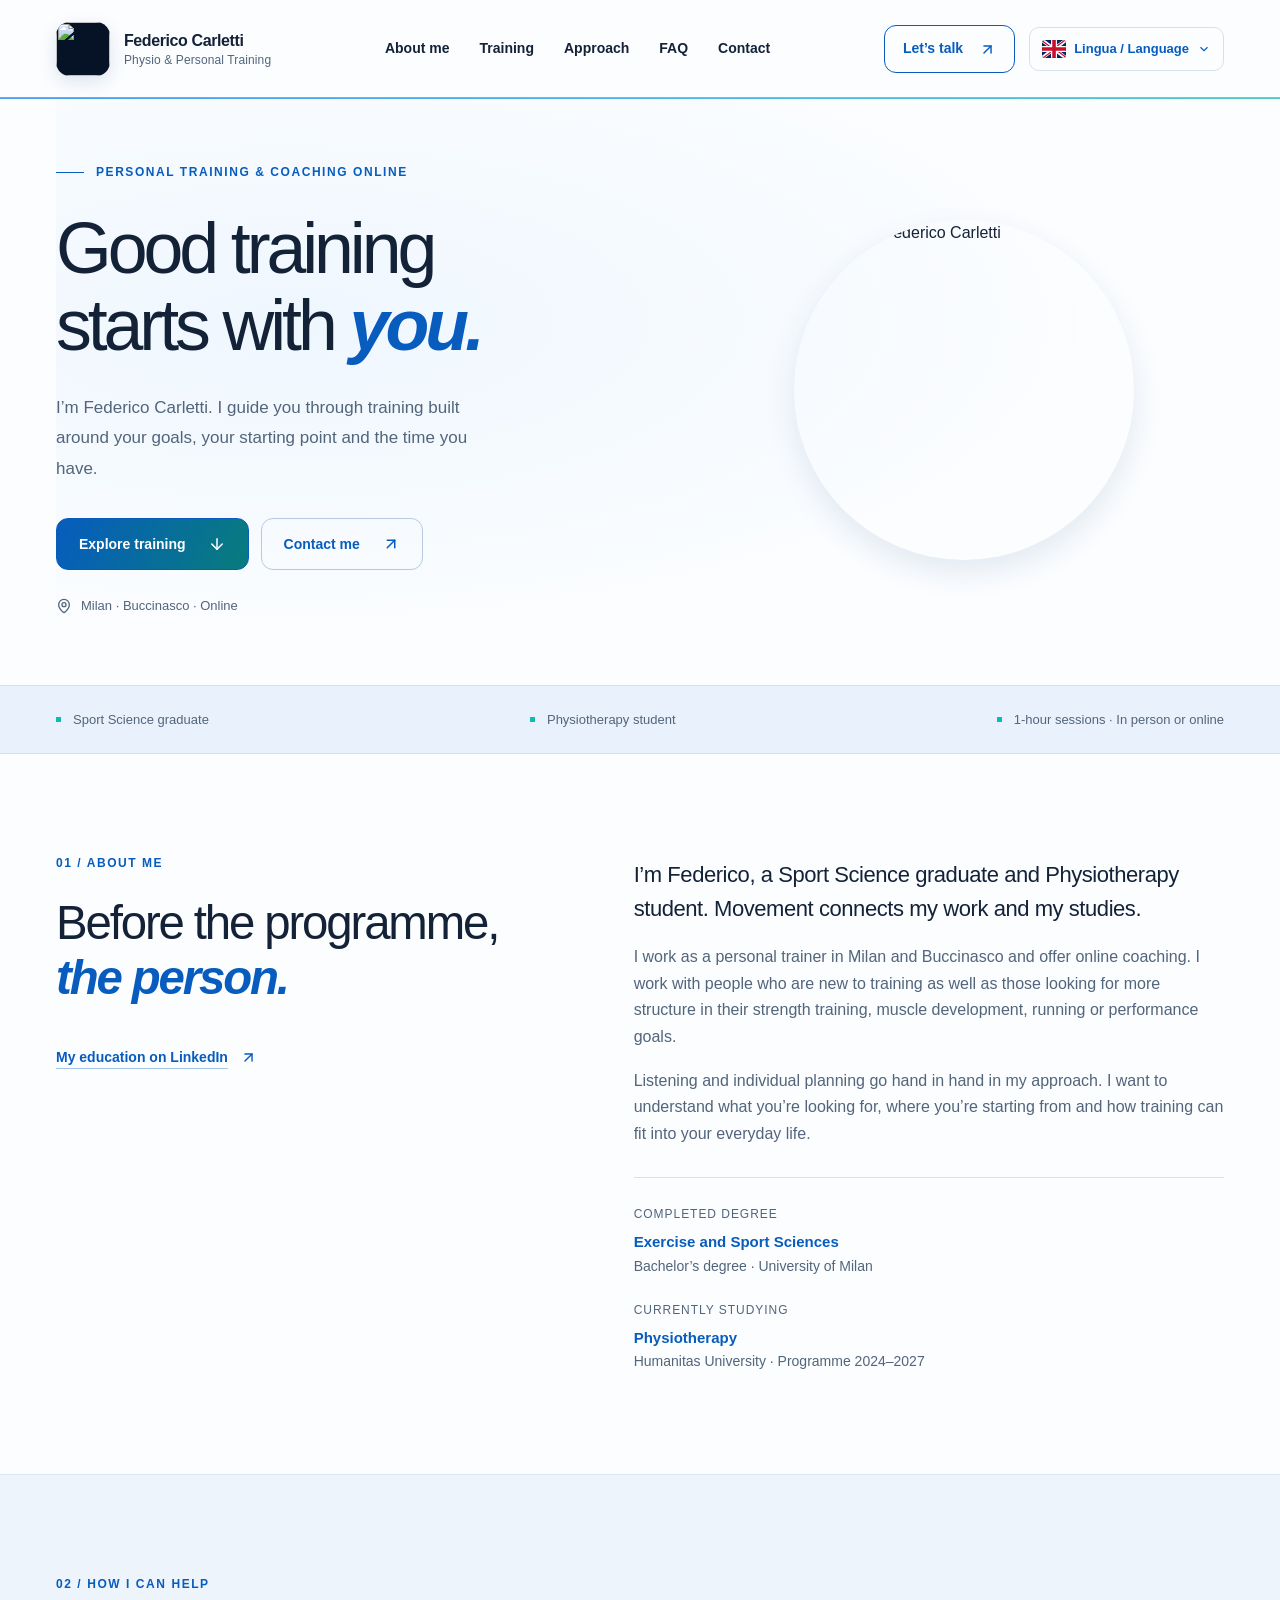
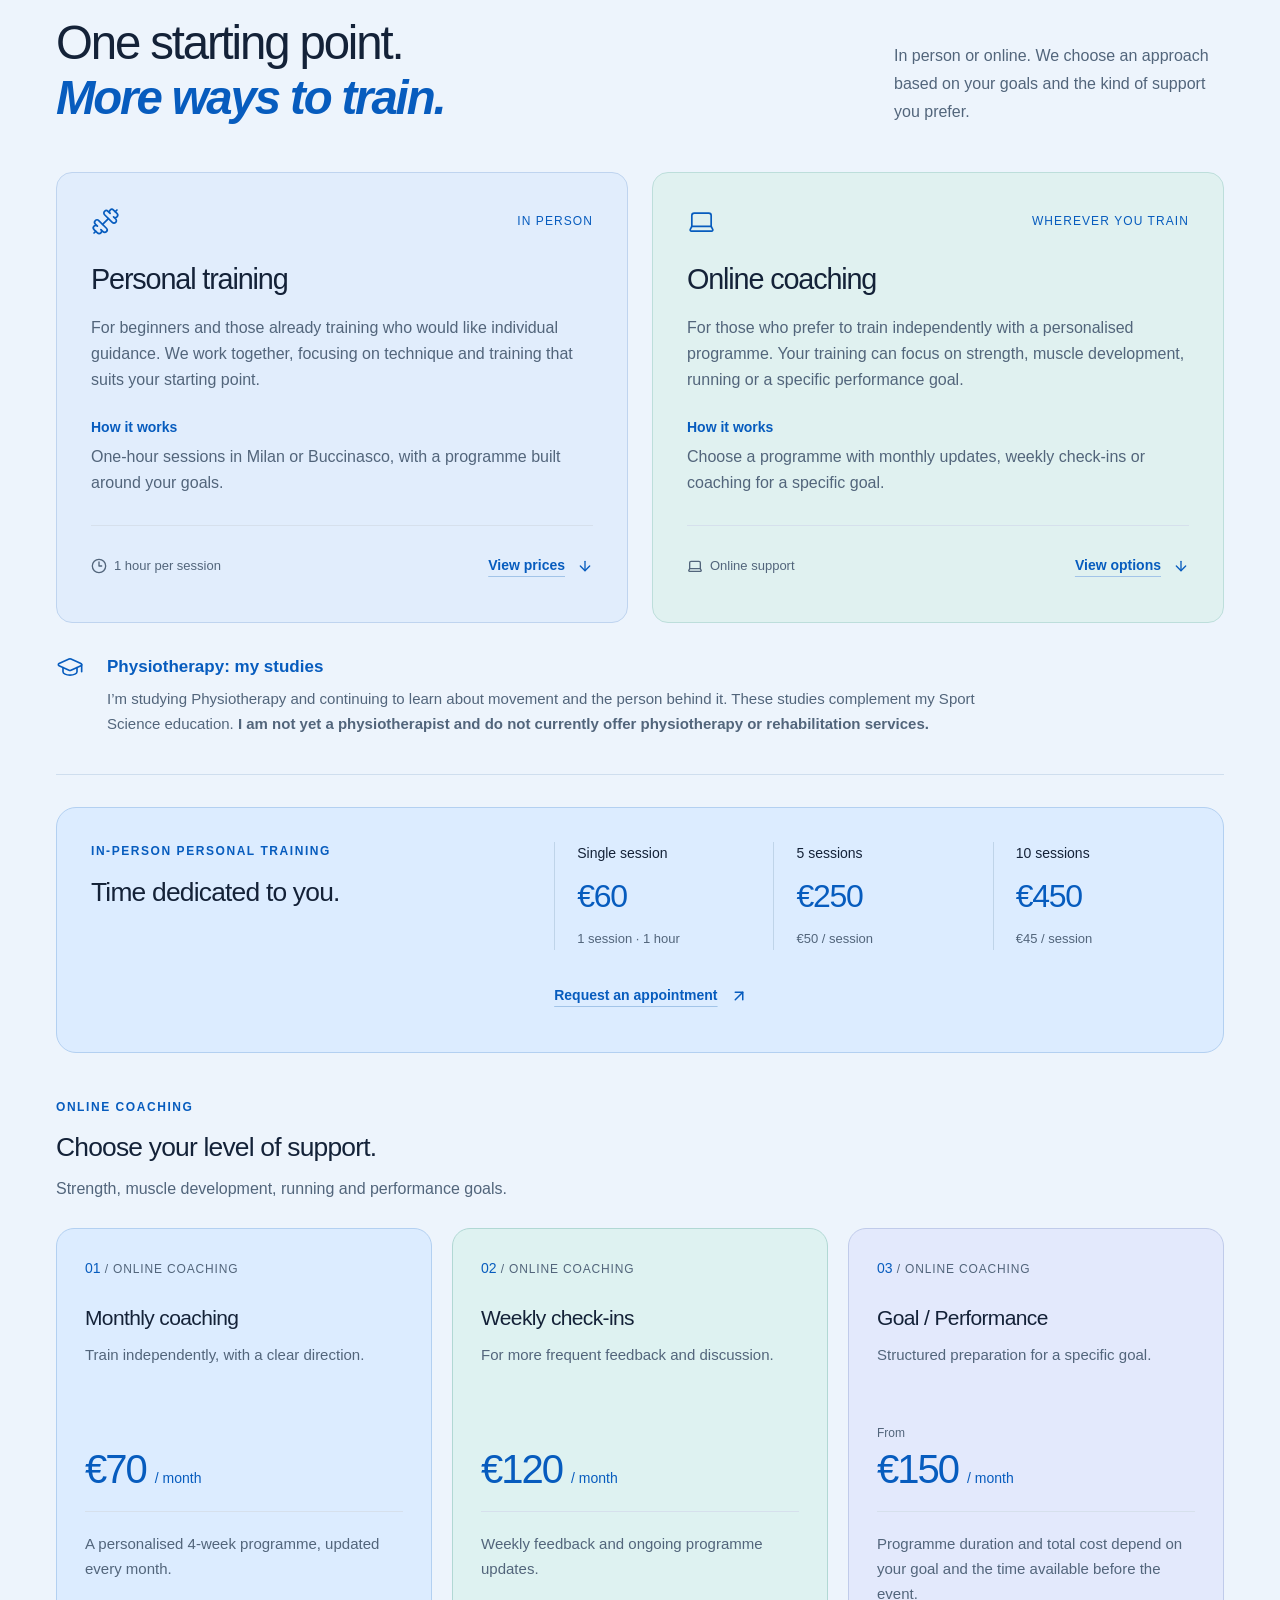
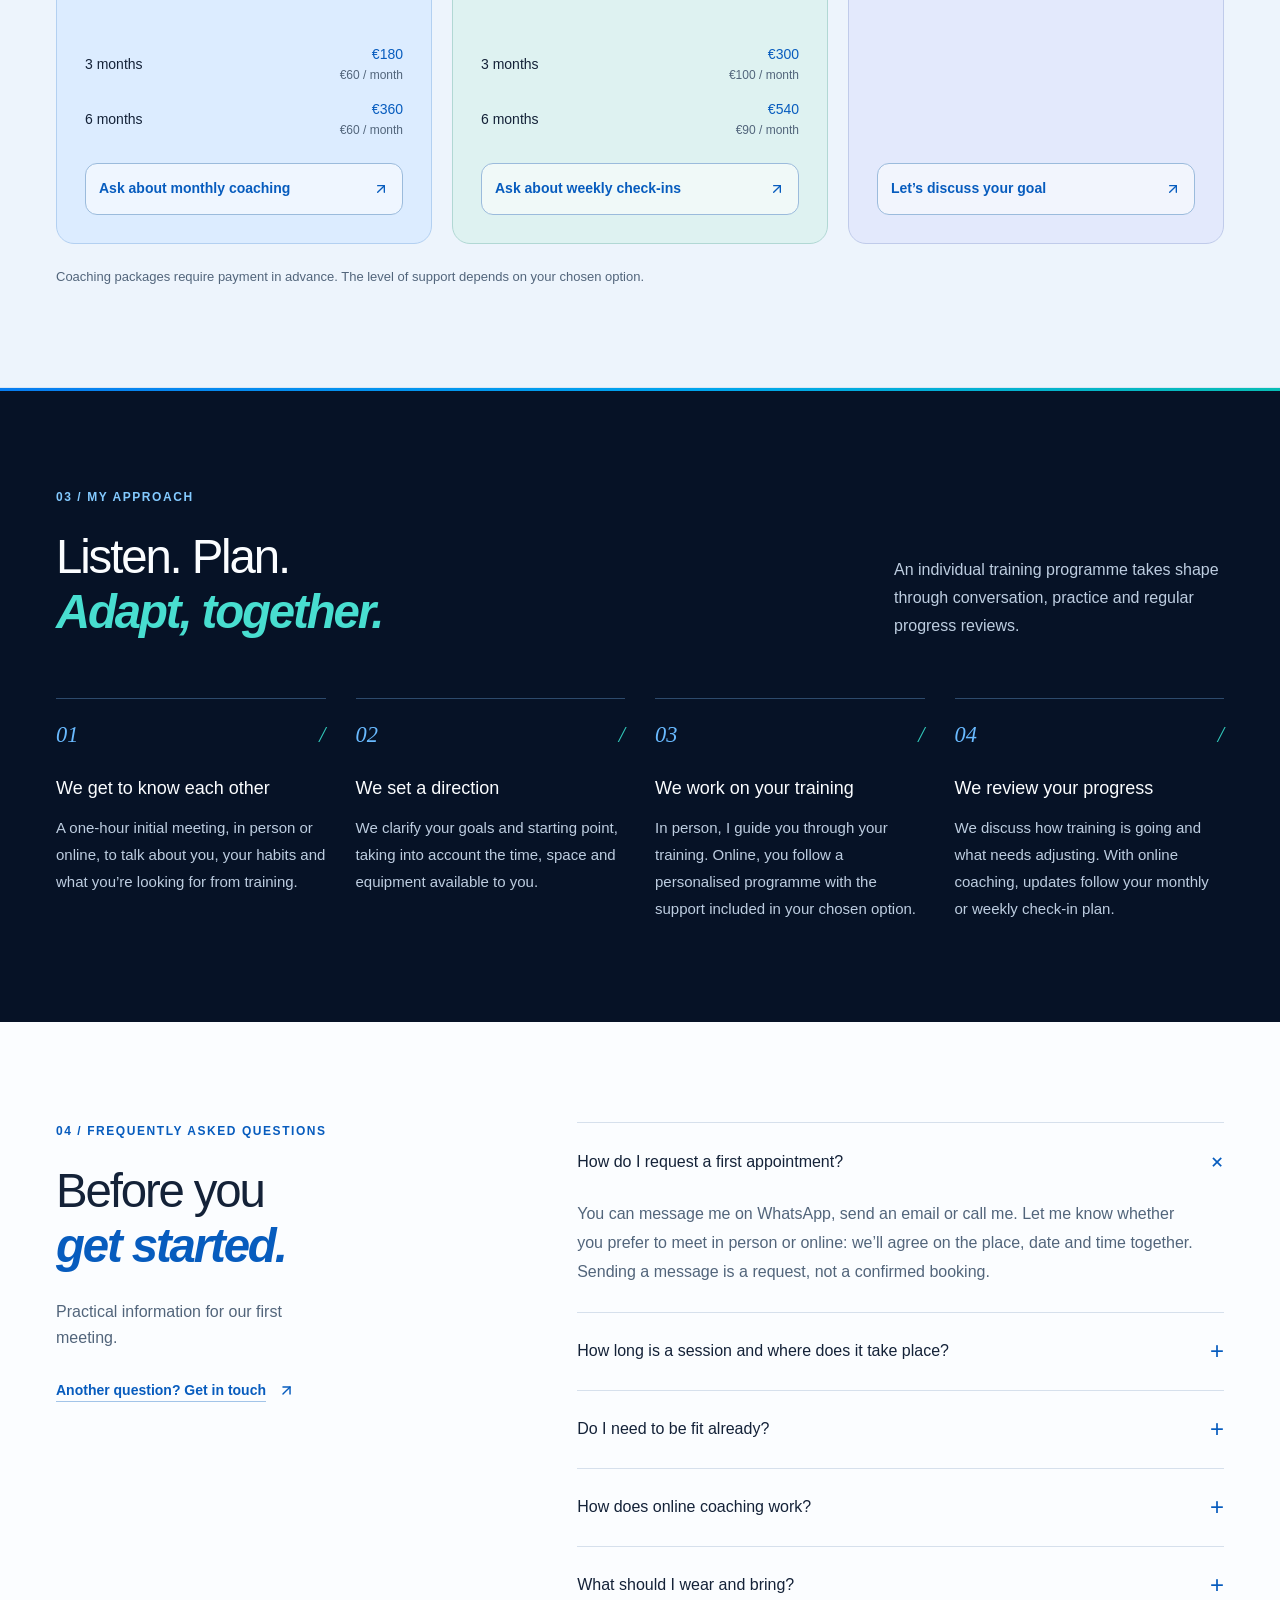
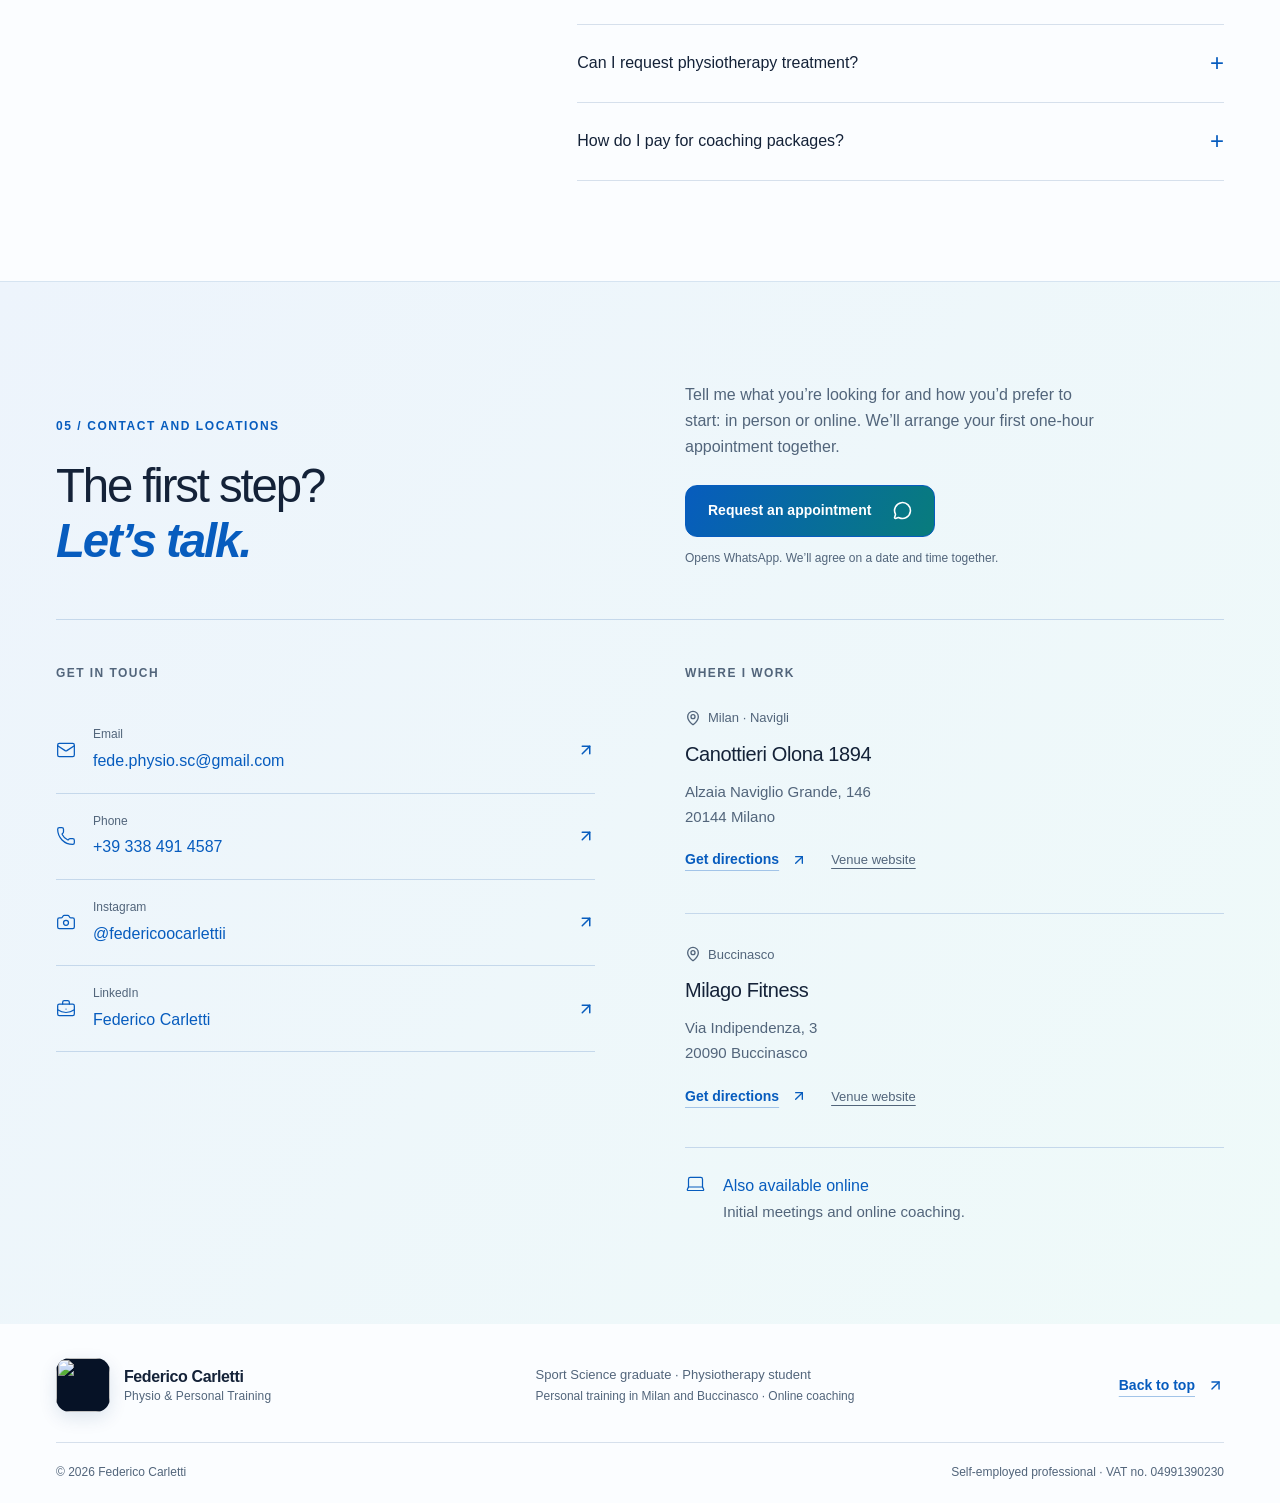
==== en.html @ 7c367571 "Aggiungi bandiere al menu delle lingue" ====
<!doctype html>
<html lang="en">
<head>
<meta charset="utf-8">
<meta name="viewport" content="width=device-width, initial-scale=1">
<title>Federico Carletti | Personal Trainer in Milan &amp; Buccinasco</title>
<meta name="description" content="Personal training in Milan and Buccinasco and online coaching for strength, muscle development, running and performance. Federico Carletti, Sport Science graduate and Physiotherapy student. Request an appointment.">
<meta name="theme-color" content="#061226">
<link rel="canonical" href="https://recarlov.github.io/federico-carletti/en.html">
<link rel="alternate" hreflang="it" href="https://recarlov.github.io/federico-carletti/">
<link rel="alternate" hreflang="en" href="https://recarlov.github.io/federico-carletti/en.html">
<link rel="alternate" hreflang="x-default" href="https://recarlov.github.io/federico-carletti/">
<meta property="og:title" content="Federico Carletti | Personal Trainer in Milan &amp; Buccinasco">
<meta property="og:description" content="Personal training in Milan and Buccinasco and online coaching for strength, muscle development, running and performance. Federico Carletti, Sport Science graduate and Physiotherapy student. Request an appointment.">
<meta property="og:type" content="website">
<meta property="og:locale" content="en_GB">
<meta property="og:site_name" content="Federico Carletti — Physio &amp; Personal Training">
<meta property="og:url" content="https://recarlov.github.io/federico-carletti/en.html">
<meta property="og:image" content="https://recarlov.github.io/federico-carletti/federico-carletti-logo.png">
<meta property="og:image:alt" content="Federico Carletti logo, FC in blue and turquoise">
<meta name="twitter:image" content="https://recarlov.github.io/federico-carletti/federico-carletti-logo.png">
<meta name="twitter:card" content="summary">
<meta name="twitter:title" content="Federico Carletti | Personal Trainer in Milan &amp; Buccinasco">
<meta name="twitter:description" content="Personal training in Milan and Buccinasco and online coaching for strength, muscle development, running and performance. Federico Carletti, Sport Science graduate and Physiotherapy student. Request an appointment.">
<link rel="icon" href="./favicon.svg?v=20260907-brand" type="image/svg+xml">
<link rel="apple-touch-icon" href="./apple-touch-icon.png">
<link rel="stylesheet" href="./styles.css?v=20260914-language-flags">
<script src="./navigation.js?v=20260909-language-click-fix" defer></script>
</head>
<body><a class="skip-link" href="#contenuto">Skip to content</a>
<header class="site-header">
<div class="container header-inner"><a class="brand" href="#inizio" aria-label="Federico Carletti, back to top"><img class="brand-mark" src="./federico-carletti-logo.png" alt="" width="54" height="54"><span class="brand-name">Federico Carletti<span>Physio &amp; Personal Training</span></span></a>
<nav aria-label="Main navigation" class="main-nav"><a href="#chi-sono">About me</a><a href="#percorsi">Training</a><a href="#approccio">Approach</a><a href="#domande">FAQ</a><a href="#contatti">Contact</a></nav>
<div class="header-actions">
<a href="#contatti" class="header-contact">Let’s talk <svg xmlns="http://www.w3.org/2000/svg" width="17" height="17" viewBox="0 0 24 24" fill="none" stroke="currentColor" stroke-width="2" stroke-linecap="round" stroke-linejoin="round" class="lucide lucide-arrow-up-right" aria-hidden="true"><path d="M7 7h10v10"></path><path d="M7 17 17 7"></path></svg></a>
<details class="language-switcher">
<summary aria-label="Lingua / Language: English"><img class="language-flag" src="./assets/flags/gb.svg" alt="" aria-hidden="true" width="24" height="18"><span class="language-label"><span lang="it">Lingua</span> / Language</span><span class="language-code" aria-hidden="true">EN</span><svg class="language-chevron" xmlns="http://www.w3.org/2000/svg" width="14" height="14" viewBox="0 0 24 24" fill="none" stroke="currentColor" stroke-width="2" aria-hidden="true"><path d="m6 9 6 6 6-6"></path></svg></summary>
<nav class="language-options" aria-label="Choose a language">
<a href="./index.html" lang="it" hreflang="it"><img class="language-flag" src="./assets/flags/it.svg" alt="" aria-hidden="true" width="24" height="18"><span>Italiano</span></a>
<a href="./en.html" lang="en" hreflang="en" aria-current="page"><img class="language-flag" src="./assets/flags/gb.svg" alt="" aria-hidden="true" width="24" height="18"><span>English</span><span class="language-check" aria-hidden="true">✓</span></a>
</nav>
</details>
</div></div>
</header>

<main id="contenuto">
<section class="hero container" id="inizio" aria-labelledby="hero-title">
<div class="hero-copy">
<p class="eyebrow"><span class="tiny-line"></span> Personal training &amp; coaching online</p>

<h1 id="hero-title">Good training<br/>starts with <em>you.</em></h1>

<p class="hero-intro">I’m Federico Carletti. I guide you through training built around your goals, your starting point and the time you have.</p>

<div class="hero-actions"><a class="button button-primary" href="#percorsi">Explore training <svg xmlns="http://www.w3.org/2000/svg" width="18" height="18" viewBox="0 0 24 24" fill="none" stroke="currentColor" stroke-width="2" stroke-linecap="round" stroke-linejoin="round" class="lucide lucide-arrow-down" aria-hidden="true"><path d="M12 5v14"></path><path d="m19 12-7 7-7-7"></path></svg></a><a class="button button-outline" href="#contatti">Contact me <svg xmlns="http://www.w3.org/2000/svg" width="18" height="18" viewBox="0 0 24 24" fill="none" stroke="currentColor" stroke-width="2" stroke-linecap="round" stroke-linejoin="round" class="lucide lucide-arrow-up-right" aria-hidden="true"><path d="M7 7h10v10"></path><path d="M7 17 17 7"></path></svg></a></div>

<p class="hero-location"><svg xmlns="http://www.w3.org/2000/svg" width="16" height="16" viewBox="0 0 24 24" fill="none" stroke="currentColor" stroke-width="2" stroke-linecap="round" stroke-linejoin="round" class="lucide lucide-map-pin" aria-hidden="true"><path d="M20 10c0 4.993-5.539 10.193-7.399 11.799a1 1 0 0 1-1.202 0C9.539 20.193 4 14.993 4 10a8 8 0 0 1 16 0"></path><circle cx="12" cy="10" r="3"></circle></svg> Milan · Buccinasco · Online</p>
</div>

<figure class="portrait-slot">
<img class="portrait-photo" src="./federico-carletti-ritratto.jpg" alt="Portrait of Federico Carletti" width="886" height="886" fetchpriority="high">

</figure>
</section>

<div class="credential-strip">
<div class="container"><span>Sport Science graduate</span><span>Physiotherapy student</span><span>1-hour sessions · In person or online</span></div>
</div>

<section class="section container about-grid" id="chi-sono" aria-labelledby="about-title">
<div class="section-heading">
<p class="eyebrow">01 / About me</p>

<h2 id="about-title">Before the programme,<br/><em>the person.</em></h2>
<a class="text-link about-link" href="https://www.linkedin.com/in/federicocarletti/" target="_blank" rel="noopener noreferrer">My education on LinkedIn <svg xmlns="http://www.w3.org/2000/svg" width="17" height="17" viewBox="0 0 24 24" fill="none" stroke="currentColor" stroke-width="2" stroke-linecap="round" stroke-linejoin="round" class="lucide lucide-arrow-up-right" aria-hidden="true"><path d="M7 7h10v10"></path><path d="M7 17 17 7"></path></svg></a></div>

<div class="about-copy">
<p class="large-copy">I’m Federico, a Sport Science graduate and Physiotherapy student. Movement connects my work and my studies.</p>

<p>I work as a personal trainer in Milan and Buccinasco and offer online coaching. I work with people who are new to training as well as those looking for more structure in their strength training, muscle development, running or performance goals.</p>

<p>Listening and individual planning go hand in hand in my approach. I want to understand what you’re looking for, where you’re starting from and how training can fit into your everyday life.</p>

<div class="education">
<div><span class="education-label">Completed degree</span><strong>Exercise and Sport Sciences</strong><span>Bachelor’s degree · University of Milan</span></div>

<div><span class="education-label">Currently studying</span><strong>Physiotherapy</strong><span>Humanitas University · Programme 2024–2027</span></div>
</div>
</div>
</section>

<section class="section services-section" id="percorsi" aria-labelledby="services-title">
<div class="container">
<div class="section-top">
<div class="section-heading">
<p class="eyebrow">02 / How I can help</p>

<h2 id="services-title">One starting point.<br/><em>More ways to train.</em></h2>
</div>

<p class="section-aside">In person or online. We choose an approach based on your goals and the kind of support you prefer.</p>
</div>

<div class="service-grid">
<article class="service-card">
<div class="service-card-top"><svg xmlns="http://www.w3.org/2000/svg" width="29" height="29" viewBox="0 0 24 24" fill="none" stroke="currentColor" stroke-width="1.4" stroke-linecap="round" stroke-linejoin="round" class="lucide lucide-dumbbell" aria-hidden="true"><path d="M17.596 12.768a2 2 0 1 0 2.829-2.829l-1.768-1.767a2 2 0 0 0 2.828-2.829l-2.828-2.828a2 2 0 0 0-2.829 2.828l-1.767-1.768a2 2 0 1 0-2.829 2.829z"></path><path d="m2.5 21.5 1.4-1.4"></path><path d="m20.1 3.9 1.4-1.4"></path><path d="M5.343 21.485a2 2 0 1 0 2.829-2.828l1.767 1.768a2 2 0 1 0 2.829-2.829l-6.364-6.364a2 2 0 1 0-2.829 2.829l1.768 1.767a2 2 0 0 0-2.828 2.829z"></path><path d="m9.6 14.4 4.8-4.8"></path></svg><span>IN PERSON</span></div>

<h3>Personal training</h3>

<p>For beginners and those already training who would like individual guidance. We work together, focusing on technique and training that suits your starting point.</p>

<div class="service-detail"><span>How it works</span>
<p>One-hour sessions in Milan or Buccinasco, with a programme built around your goals.</p>
</div>

<div class="service-footer"><span><svg xmlns="http://www.w3.org/2000/svg" width="16" height="16" viewBox="0 0 24 24" fill="none" stroke="currentColor" stroke-width="2" stroke-linecap="round" stroke-linejoin="round" class="lucide lucide-clock3 lucide-clock-3" aria-hidden="true"><circle cx="12" cy="12" r="10"></circle><path d="M12 6v6h4"></path></svg> 1 hour per session</span><a class="text-link" href="#tariffe-presenza">View prices <svg xmlns="http://www.w3.org/2000/svg" width="16" height="16" viewBox="0 0 24 24" fill="none" stroke="currentColor" stroke-width="2" stroke-linecap="round" stroke-linejoin="round" class="lucide lucide-arrow-down" aria-hidden="true"><path d="M12 5v14"></path><path d="m19 12-7 7-7-7"></path></svg></a></div>
</article>

<article class="service-card">
<div class="service-card-top"><svg xmlns="http://www.w3.org/2000/svg" width="29" height="29" viewBox="0 0 24 24" fill="none" stroke="currentColor" stroke-width="1.4" stroke-linecap="round" stroke-linejoin="round" class="lucide lucide-laptop" aria-hidden="true"><path d="M18 5a2 2 0 0 1 2 2v8.526a2 2 0 0 0 .212.897l1.068 2.127a1 1 0 0 1-.9 1.45H3.62a1 1 0 0 1-.9-1.45l1.068-2.127A2 2 0 0 0 4 15.526V7a2 2 0 0 1 2-2z"></path><path d="M20.054 15.987H3.946"></path></svg><span>WHEREVER YOU TRAIN</span></div>

<h3>Online coaching</h3>

<p>For those who prefer to train independently with a personalised programme. Your training can focus on strength, muscle development, running or a specific performance goal.</p>

<div class="service-detail"><span>How it works</span>
<p>Choose a programme with monthly updates, weekly check-ins or coaching for a specific goal.</p>
</div>

<div class="service-footer"><span><svg xmlns="http://www.w3.org/2000/svg" width="16" height="16" viewBox="0 0 24 24" fill="none" stroke="currentColor" stroke-width="2" stroke-linecap="round" stroke-linejoin="round" class="lucide lucide-laptop" aria-hidden="true"><path d="M18 5a2 2 0 0 1 2 2v8.526a2 2 0 0 0 .212.897l1.068 2.127a1 1 0 0 1-.9 1.45H3.62a1 1 0 0 1-.9-1.45l1.068-2.127A2 2 0 0 0 4 15.526V7a2 2 0 0 1 2-2z"></path><path d="M20.054 15.987H3.946"></path></svg> Online support</span><a class="text-link" href="#tariffe-online">View options <svg xmlns="http://www.w3.org/2000/svg" width="16" height="16" viewBox="0 0 24 24" fill="none" stroke="currentColor" stroke-width="2" stroke-linecap="round" stroke-linejoin="round" class="lucide lucide-arrow-down" aria-hidden="true"><path d="M12 5v14"></path><path d="m19 12-7 7-7-7"></path></svg></a></div>
</article>
</div>

<aside class="physio-note" aria-labelledby="physio-title"><svg xmlns="http://www.w3.org/2000/svg" width="28" height="28" viewBox="0 0 24 24" fill="none" stroke="currentColor" stroke-width="1.4" stroke-linecap="round" stroke-linejoin="round" class="lucide lucide-graduation-cap" aria-hidden="true"><path d="M21.42 10.922a1 1 0 0 0-.019-1.838L12.83 5.18a2 2 0 0 0-1.66 0L2.6 9.08a1 1 0 0 0 0 1.832l8.57 3.908a2 2 0 0 0 1.66 0z"></path><path d="M22 10v6"></path><path d="M6 12.5V16a6 3 0 0 0 12 0v-3.5"></path></svg>
<div>
<h3 id="physio-title">Physiotherapy: my studies</h3>

<p>I’m studying Physiotherapy and continuing to learn about movement and the person behind it. These studies complement my Sport Science education. <strong>I am not yet a physiotherapist and do not currently offer physiotherapy or rehabilitation services.</strong></p>
</div>
</aside>

<div class="pricing-presence" id="tariffe-presenza">
<div class="pricing-intro">
<p class="eyebrow">In-person personal training</p>

<h3>Time dedicated to you.</h3>
</div>

<div class="presence-prices">
<div class="presence-price"><span>Single session</span><strong>€60</strong><small>1 session · 1 hour</small></div>

<div class="presence-price"><span>5 sessions</span><strong>€250</strong><small>€50 / session</small></div>

<div class="presence-price"><span>10 sessions</span><strong>€450</strong><small>€45 / session</small></div>
</div>
<a class="text-link" href="https://wa.me/393384914587?text=Hi%20Federico%2C%20I%E2%80%99d%20like%20to%20find%20out%20about%20in-person%20personal%20training%20and%20request%20a%20first%20appointment." target="_blank" rel="noopener noreferrer">Request an appointment <svg xmlns="http://www.w3.org/2000/svg" width="18" height="18" viewBox="0 0 24 24" fill="none" stroke="currentColor" stroke-width="2" stroke-linecap="round" stroke-linejoin="round" class="lucide lucide-arrow-up-right" aria-hidden="true"><path d="M7 7h10v10"></path><path d="M7 17 17 7"></path></svg></a></div>

<div class="online-heading" id="tariffe-online">
<p class="eyebrow">Online coaching</p>

<h3>Choose your level of support.</h3>

<p>Strength, muscle development, running and performance goals.</p>
</div>

<div class="plans-grid">
<article class="plan-card">
<div class="plan-number">01<span> / ONLINE COACHING</span></div>

<h4>Monthly coaching</h4>

<p class="plan-description">Train independently, with a clear direction.</p>

<div class="plan-price"><strong>€70</strong><span>/ month</span></div>

<p class="plan-detail">A personalised 4-week programme, updated every month.</p>

<dl class="plan-packages">
<div>
<dt>3 months</dt>

<dd><strong>€180</strong><small>€60 / month</small></dd>
</div>

<div>
<dt>6 months</dt>

<dd><strong>€360</strong><small>€60 / month</small></dd>
</div>
</dl>
<a class="button button-outline plan-button" href="https://wa.me/393384914587?text=Hi%20Federico%2C%20I%E2%80%99d%20like%20to%20find%20out%20about%20monthly%20online%20coaching." target="_blank" rel="noopener noreferrer">Ask about monthly coaching<svg xmlns="http://www.w3.org/2000/svg" width="16" height="16" viewBox="0 0 24 24" fill="none" stroke="currentColor" stroke-width="2" stroke-linecap="round" stroke-linejoin="round" class="lucide lucide-arrow-up-right" aria-hidden="true"><path d="M7 7h10v10"></path><path d="M7 17 17 7"></path></svg></a></article>

<article class="plan-card">
<div class="plan-number">02<span> / ONLINE COACHING</span></div>

<h4>Weekly check-ins</h4>

<p class="plan-description">For more frequent feedback and discussion.</p>

<div class="plan-price"><strong>€120</strong><span>/ month</span></div>

<p class="plan-detail">Weekly feedback and ongoing programme updates.</p>

<dl class="plan-packages">
<div>
<dt>3 months</dt>

<dd><strong>€300</strong><small>€100 / month</small></dd>
</div>

<div>
<dt>6 months</dt>

<dd><strong>€540</strong><small>€90 / month</small></dd>
</div>
</dl>
<a class="button button-outline plan-button" href="https://wa.me/393384914587?text=Hi%20Federico%2C%20I%E2%80%99d%20like%20to%20find%20out%20about%20online%20coaching%20with%20weekly%20check-ins." target="_blank" rel="noopener noreferrer">Ask about weekly check-ins<svg xmlns="http://www.w3.org/2000/svg" width="16" height="16" viewBox="0 0 24 24" fill="none" stroke="currentColor" stroke-width="2" stroke-linecap="round" stroke-linejoin="round" class="lucide lucide-arrow-up-right" aria-hidden="true"><path d="M7 7h10v10"></path><path d="M7 17 17 7"></path></svg></a></article>

<article class="plan-card">
<div class="plan-number">03<span> / ONLINE COACHING</span></div>

<h4>Goal / Performance</h4>

<p class="plan-description">Structured preparation for a specific goal.</p>

<div class="plan-price"><span class="from-label">From</span><strong>€150</strong><span>/ month</span></div>

<p class="plan-detail">Programme duration and total cost depend on your goal and the time available before the event.</p>
<a class="button button-outline plan-button" href="https://wa.me/393384914587?text=Hi%20Federico%2C%20I%E2%80%99d%20like%20to%20discuss%20a%20specific%20goal%20and%20your%20performance%20coaching%20programme." target="_blank" rel="noopener noreferrer">Let’s discuss your goal<svg xmlns="http://www.w3.org/2000/svg" width="16" height="16" viewBox="0 0 24 24" fill="none" stroke="currentColor" stroke-width="2" stroke-linecap="round" stroke-linejoin="round" class="lucide lucide-arrow-up-right" aria-hidden="true"><path d="M7 7h10v10"></path><path d="M7 17 17 7"></path></svg></a></article>
</div>

<p class="pricing-note">Coaching packages require payment in advance. The level of support depends on your chosen option.</p>
</div>
</section>

<section class="section approach-section" id="approccio" aria-labelledby="approach-title">
<div class="container">
<div class="section-top">
<div class="section-heading">
<p class="eyebrow">03 / My approach</p>

<h2 id="approach-title">Listen. Plan.<br/><em>Adapt, together.</em></h2>
</div>

<p class="section-aside">An individual training programme takes shape through conversation, practice and regular progress reviews.</p>
</div>

<ol class="steps">
<li><span class="step-number">01<span aria-hidden="true">/</span></span>
<h3>We get to know each other</h3>

<p>A one-hour initial meeting, in person or online, to talk about you, your habits and what you’re looking for from training.</p>
</li>

<li><span class="step-number">02<span aria-hidden="true">/</span></span>
<h3>We set a direction</h3>

<p>We clarify your goals and starting point, taking into account the time, space and equipment available to you.</p>
</li>

<li><span class="step-number">03<span aria-hidden="true">/</span></span>
<h3>We work on your training</h3>

<p>In person, I guide you through your training. Online, you follow a personalised programme with the support included in your chosen option.</p>
</li>

<li><span class="step-number">04<span aria-hidden="true">/</span></span>
<h3>We review your progress</h3>

<p>We discuss how training is going and what needs adjusting. With online coaching, updates follow your monthly or weekly check-in plan.</p>
</li>
</ol>
</div>
</section>

<section class="section container faq-grid" id="domande" aria-labelledby="faq-title">
<div class="section-heading">
<p class="eyebrow">04 / Frequently asked questions</p>

<h2 id="faq-title">Before you<br/><em>get started.</em></h2>

<p class="faq-intro">Practical information for our first meeting.</p>
<a class="text-link" href="https://wa.me/393384914587?text=Hi%20Federico%2C%20I%20have%20a%20few%20questions%20before%20starting%20a%20training%20programme." target="_blank" rel="noopener noreferrer">Another question? Get in touch <svg xmlns="http://www.w3.org/2000/svg" width="17" height="17" viewBox="0 0 24 24" fill="none" stroke="currentColor" stroke-width="2" stroke-linecap="round" stroke-linejoin="round" class="lucide lucide-arrow-up-right" aria-hidden="true"><path d="M7 7h10v10"></path><path d="M7 17 17 7"></path></svg></a></div>

<div class="faq-list">
<details class="faq-item" open="">
<summary class="faq-question">How do I request a first appointment?<span class="faq-toggle" aria-hidden="true">+</span></summary>

<div class="faq-answer">
<p>You can message me on WhatsApp, send an email or call me. Let me know whether you prefer to meet in person or online: we’ll agree on the place, date and time together. Sending a message is a request, not a confirmed booking.</p>
</div>
</details>

<details class="faq-item">
<summary class="faq-question">How long is a session and where does it take place?<span class="faq-toggle" aria-hidden="true">+</span></summary>

<div class="faq-answer">
<p>The first meeting lasts one hour and can take place in person or online. I work at Canottieri Olona 1894 in Milan and Milago Fitness in Buccinasco. Personal training sessions also last one hour.</p>
</div>
</details>

<details class="faq-item">
<summary class="faq-question">Do I need to be fit already?<span class="faq-toggle" aria-hidden="true">+</span></summary>

<div class="faq-answer">
<p>No. These options are for beginners as well as people who already train. Your starting point and personal goals guide the work we do together.</p>
</div>
</details>

<details class="faq-item">
<summary class="faq-question">How does online coaching work?<span class="faq-toggle" aria-hidden="true">+</span></summary>

<div class="faq-answer">
<p>Monthly coaching includes a personalised 4-week programme, updated every month. The weekly check-in option includes feedback each week and ongoing updates. For a specific or performance goal, duration and cost depend on the goal and the time available before the event.</p>
</div>
</details>

<details class="faq-item">
<summary class="faq-question">What should I wear and bring?<span class="faq-toggle" aria-hidden="true">+</span></summary>

<div class="faq-answer">
<p>Clothing and equipment requirements will depend on the type of first meeting. Ask me when you get in touch, and let me know whether we’ll meet in person or online.</p>
</div>
</details>

<details class="faq-item">
<summary class="faq-question">Can I request physiotherapy treatment?<span class="faq-toggle" aria-hidden="true">+</span></summary>

<div class="faq-answer">
<p>I am currently a Physiotherapy student, not a physiotherapist. The services I offer here are personal training and coaching; they do not include physiotherapy or rehabilitation treatments.</p>
</div>
</details>

<details class="faq-item">
<summary class="faq-question">How do I pay for coaching packages?<span class="faq-toggle" aria-hidden="true">+</span></summary>

<div class="faq-answer">
<p>Coaching packages require payment in advance. The level of support depends on your chosen option. Contact me directly to agree on the payment method.</p>
</div>
</details>
</div>
</section>

<section class="section contact-section" id="contatti" aria-labelledby="contact-title">
<div class="container">
<div class="contact-heading">
<div class="section-heading">
<p class="eyebrow">05 / Contact and locations</p>

<h2 id="contact-title">The first step?<br/><em>Let’s talk.</em></h2>
</div>

<div class="contact-intro">
<p>Tell me what you’re looking for and how you’d prefer to start: in person or online. We’ll arrange your first one-hour appointment together.</p>
<a class="button button-primary" href="https://wa.me/393384914587?text=Hi%20Federico%2C%20I%E2%80%99d%20like%20to%20request%20a%20first%20appointment%20and%20learn%20more%20about%20your%20training%20options." target="_blank" rel="noopener noreferrer">Request an appointment <svg xmlns="http://www.w3.org/2000/svg" width="19" height="19" viewBox="0 0 24 24" fill="none" stroke="currentColor" stroke-width="2" stroke-linecap="round" stroke-linejoin="round" class="lucide lucide-message-circle" aria-hidden="true"><path d="M2.992 16.342a2 2 0 0 1 .094 1.167l-1.065 3.29a1 1 0 0 0 1.236 1.168l3.413-.998a2 2 0 0 1 1.099.092 10 10 0 1 0-4.777-4.719"></path></svg></a><span class="contact-helper">Opens WhatsApp. We’ll agree on a date and time together.</span></div>
</div>

<div class="contact-grid">
<div class="direct-contacts">
<h3>Get in touch</h3>
<a href="mailto:fede.physio.sc@gmail.com"><svg xmlns="http://www.w3.org/2000/svg" width="20" height="20" viewBox="0 0 24 24" fill="none" stroke="currentColor" stroke-width="1.5" stroke-linecap="round" stroke-linejoin="round" class="lucide lucide-mail" aria-hidden="true"><path d="m22 7-8.991 5.727a2 2 0 0 1-2.009 0L2 7"></path><rect x="2" y="4" width="20" height="16" rx="2"></rect></svg><span><small>Email</small>fede.physio.sc@gmail.com</span><svg xmlns="http://www.w3.org/2000/svg" width="18" height="18" viewBox="0 0 24 24" fill="none" stroke="currentColor" stroke-width="2" stroke-linecap="round" stroke-linejoin="round" class="lucide lucide-arrow-up-right" aria-hidden="true"><path d="M7 7h10v10"></path><path d="M7 17 17 7"></path></svg></a><a href="tel:+393384914587"><svg xmlns="http://www.w3.org/2000/svg" width="20" height="20" viewBox="0 0 24 24" fill="none" stroke="currentColor" stroke-width="1.5" stroke-linecap="round" stroke-linejoin="round" class="lucide lucide-phone" aria-hidden="true"><path d="M13.832 16.568a1 1 0 0 0 1.213-.303l.355-.465A2 2 0 0 1 17 15h3a2 2 0 0 1 2 2v3a2 2 0 0 1-2 2A18 18 0 0 1 2 4a2 2 0 0 1 2-2h3a2 2 0 0 1 2 2v3a2 2 0 0 1-.8 1.6l-.468.351a1 1 0 0 0-.292 1.233 14 14 0 0 0 6.392 6.384"></path></svg><span><small>Phone</small>+39 338 491 4587</span><svg xmlns="http://www.w3.org/2000/svg" width="18" height="18" viewBox="0 0 24 24" fill="none" stroke="currentColor" stroke-width="2" stroke-linecap="round" stroke-linejoin="round" class="lucide lucide-arrow-up-right" aria-hidden="true"><path d="M7 7h10v10"></path><path d="M7 17 17 7"></path></svg></a><a href="https://www.instagram.com/federicoocarlettii/" target="_blank" rel="noopener noreferrer"><svg xmlns="http://www.w3.org/2000/svg" width="20" height="20" viewBox="0 0 24 24" fill="none" stroke="currentColor" stroke-width="1.5" stroke-linecap="round" stroke-linejoin="round" class="lucide lucide-camera" aria-hidden="true"><path d="M13.997 4a2 2 0 0 1 1.76 1.05l.486.9A2 2 0 0 0 18.003 7H20a2 2 0 0 1 2 2v9a2 2 0 0 1-2 2H4a2 2 0 0 1-2-2V9a2 2 0 0 1 2-2h1.997a2 2 0 0 0 1.759-1.048l.489-.904A2 2 0 0 1 10.004 4z"></path><circle cx="12" cy="13" r="3"></circle></svg><span><small>Instagram</small>@federicoocarlettii</span><svg xmlns="http://www.w3.org/2000/svg" width="18" height="18" viewBox="0 0 24 24" fill="none" stroke="currentColor" stroke-width="2" stroke-linecap="round" stroke-linejoin="round" class="lucide lucide-arrow-up-right" aria-hidden="true"><path d="M7 7h10v10"></path><path d="M7 17 17 7"></path></svg></a><a href="https://www.linkedin.com/in/federicocarletti/" target="_blank" rel="noopener noreferrer"><svg xmlns="http://www.w3.org/2000/svg" width="20" height="20" viewBox="0 0 24 24" fill="none" stroke="currentColor" stroke-width="1.5" stroke-linecap="round" stroke-linejoin="round" class="lucide lucide-briefcase-business" aria-hidden="true"><path d="M12 12h.01"></path><path d="M16 6V4a2 2 0 0 0-2-2h-4a2 2 0 0 0-2 2v2"></path><path d="M22 13a18.15 18.15 0 0 1-20 0"></path><rect width="20" height="14" x="2" y="6" rx="2"></rect></svg><span><small>LinkedIn</small>Federico Carletti</span><svg xmlns="http://www.w3.org/2000/svg" width="18" height="18" viewBox="0 0 24 24" fill="none" stroke="currentColor" stroke-width="2" stroke-linecap="round" stroke-linejoin="round" class="lucide lucide-arrow-up-right" aria-hidden="true"><path d="M7 7h10v10"></path><path d="M7 17 17 7"></path></svg></a></div>

<div class="location-list">
<h3>Where I work</h3>

<article class="location"><span class="location-city"><svg xmlns="http://www.w3.org/2000/svg" width="16" height="16" viewBox="0 0 24 24" fill="none" stroke="currentColor" stroke-width="2" stroke-linecap="round" stroke-linejoin="round" class="lucide lucide-map-pin" aria-hidden="true"><path d="M20 10c0 4.993-5.539 10.193-7.399 11.799a1 1 0 0 1-1.202 0C9.539 20.193 4 14.993 4 10a8 8 0 0 1 16 0"></path><circle cx="12" cy="10" r="3"></circle></svg>Milan · Navigli</span>
<h4>Canottieri Olona 1894</h4>

<address>Alzaia Naviglio Grande, 146<br/>20144 Milano</address>

<div class="location-links"><a class="text-link" href="https://www.google.com/maps/search/?api=1&amp;query=Canottieri+Olona+1894+Alzaia+Naviglio+Grande+146+Milano" target="_blank" rel="noopener noreferrer">Get directions <svg xmlns="http://www.w3.org/2000/svg" width="16" height="16" viewBox="0 0 24 24" fill="none" stroke="currentColor" stroke-width="2" stroke-linecap="round" stroke-linejoin="round" class="lucide lucide-arrow-up-right" aria-hidden="true"><path d="M7 7h10v10"></path><path d="M7 17 17 7"></path></svg></a><a class="venue-source" href="https://www.olona1894.it/" target="_blank" rel="noopener noreferrer">Venue website</a></div>
</article>

<article class="location"><span class="location-city"><svg xmlns="http://www.w3.org/2000/svg" width="16" height="16" viewBox="0 0 24 24" fill="none" stroke="currentColor" stroke-width="2" stroke-linecap="round" stroke-linejoin="round" class="lucide lucide-map-pin" aria-hidden="true"><path d="M20 10c0 4.993-5.539 10.193-7.399 11.799a1 1 0 0 1-1.202 0C9.539 20.193 4 14.993 4 10a8 8 0 0 1 16 0"></path><circle cx="12" cy="10" r="3"></circle></svg>Buccinasco</span>
<h4>Milago Fitness</h4>

<address>Via Indipendenza, 3<br/>20090 Buccinasco</address>

<div class="location-links"><a class="text-link" href="https://www.google.com/maps/search/?api=1&amp;query=Milago+Fitness+Via+Indipendenza+3+Buccinasco" target="_blank" rel="noopener noreferrer">Get directions <svg xmlns="http://www.w3.org/2000/svg" width="16" height="16" viewBox="0 0 24 24" fill="none" stroke="currentColor" stroke-width="2" stroke-linecap="round" stroke-linejoin="round" class="lucide lucide-arrow-up-right" aria-hidden="true"><path d="M7 7h10v10"></path><path d="M7 17 17 7"></path></svg></a><a class="venue-source" href="https://www.milagofitness.it/" target="_blank" rel="noopener noreferrer">Venue website</a></div>
</article>

<div class="remote-location"><svg xmlns="http://www.w3.org/2000/svg" width="21" height="21" viewBox="0 0 24 24" fill="none" stroke="currentColor" stroke-width="1.4" stroke-linecap="round" stroke-linejoin="round" class="lucide lucide-laptop" aria-hidden="true"><path d="M18 5a2 2 0 0 1 2 2v8.526a2 2 0 0 0 .212.897l1.068 2.127a1 1 0 0 1-.9 1.45H3.62a1 1 0 0 1-.9-1.45l1.068-2.127A2 2 0 0 0 4 15.526V7a2 2 0 0 1 2-2z"></path><path d="M20.054 15.987H3.946"></path></svg>
<p><strong>Also available online</strong><span>Initial meetings and online coaching.</span></p>
</div>
</div>
</div>
</div>
</section>
</main>

<footer class="site-footer">
<div class="container footer-main"><a class="brand" href="#inizio"><img class="brand-mark" src="./federico-carletti-logo.png" alt="" width="54" height="54"><span class="brand-name">Federico Carletti<span>Physio &amp; Personal Training</span></span></a>
<p>Sport Science graduate · Physiotherapy student<br/><span>Personal training in Milan and Buccinasco · Online coaching</span></p>
<a class="text-link" href="#inizio">Back to top <svg xmlns="http://www.w3.org/2000/svg" width="17" height="17" viewBox="0 0 24 24" fill="none" stroke="currentColor" stroke-width="2" stroke-linecap="round" stroke-linejoin="round" class="lucide lucide-arrow-up-right" aria-hidden="true"><path d="M7 7h10v10"></path><path d="M7 17 17 7"></path></svg></a></div>

<div class="container footer-bottom"><span>© 2026 Federico Carletti</span><span>Self-employed professional · VAT no. 04991390230</span></div>
</footer>

<script type="application/ld+json">{"@context":"https://schema.org","@type":"ProfessionalService","name":"Federico Carletti — Personal Training & Coaching","description":"Personal training in Milan and Buccinasco and online coaching for strength, muscle development, running and performance.","url":"https://recarlov.github.io/federico-carletti/en.html","telephone":"+393384914587","email":"fede.physio.sc@gmail.com","areaServed":["Milano","Buccinasco"],"sameAs":["https://www.instagram.com/federicoocarlettii/","https://www.linkedin.com/in/federicocarletti/"],"location":[{"@type":"Place","name":"Canottieri Olona 1894","address":{"@type":"PostalAddress","streetAddress":"Alzaia Naviglio Grande, 146","addressLocality":"Milano","postalCode":"20144","addressCountry":"IT"}},{"@type":"Place","name":"Milago Fitness","address":{"@type":"PostalAddress","streetAddress":"Via Indipendenza, 3","addressLocality":"Buccinasco","postalCode":"20090","addressCountry":"IT"}}]}</script>

</body>
</html>
---- styles.css ----
/* Identità coordinata: blu elettrico, turchese e blu notte. Nessuna dipendenza esterna. */
*, *::before, *::after { box-sizing: border-box; }
svg { display: block; vertical-align: middle; }
:root {
  color-scheme: light;
  --brand-blue: #087df0; --brand-blue-dark: #075cbe; --brand-cyan: #08bdb5;
  --brand-cyan-dark: #087c7c; --night: #061226;
  --brand-gradient: linear-gradient(125deg, #087df0, #00a5ed 55%, #08bdb5);
  --background: #f4f7fb; --foreground: #142238; --primary: #075cbe; --primary-foreground: #fff;
  --muted: #e8f1fd; --muted-foreground: #52657b; --border: #d6e0ec; --ring: #0873ed; --card: #fff;
  --deep: #064c9d; --ink: #142238; --paper: #fbfdff; --quiet: #52657b;
  --header-height: 99px; --card-blue: #dcecff; --card-cyan: #def2f1; --card-indigo: #e3e9fc;
}
* { box-sizing: border-box; }
html { scroll-behavior: smooth; scroll-padding-top: calc(var(--header-height) + 20px); }
body { margin: 0; background: var(--paper); color: var(--ink); font: 400 1rem/1.65 Arial, Helvetica, sans-serif; -webkit-font-smoothing: antialiased; }
::selection { background: #bdebe8; color: #061226; }
a { color: inherit; text-decoration: none; }
button, a { -webkit-tap-highlight-color: transparent; }
button { font: inherit; }
a:focus-visible, button:focus-visible, summary:focus-visible { outline: 3px solid var(--ring); outline-offset: 5px; border-radius: 3px; }
img { display: block; max-width: 100%; }
svg { flex-shrink: 0; }
h1, h2, h3, p, figure { margin: 0; }
.container { width: min(1248px, calc(100% - 112px)); margin-inline: auto; }
.skip-link { position: fixed; left: 1rem; top: -100px; z-index: 100; background: white; color: var(--ink); padding: 12px 24px; }
.skip-link:focus { top: 12px; }
.site-header { position: sticky; top: 0; z-index: 30; background: rgba(251,253,255,.97); border-bottom: 1px solid var(--border); }
.site-header::after { content: ''; position: absolute; inset: auto 0 -1px; height: 2px; background: var(--brand-gradient); opacity: .65; }
.header-inner { min-height: 98px; display: flex; align-items: center; justify-content: space-between; gap: 24px; }
.brand { display: inline-flex; align-items: center; gap: 14px; }
.brand-mark { display: block; width: 54px; height: 54px; flex: 0 0 54px; border-radius: 14px; background: var(--night); box-shadow: 0 6px 18px rgb(8 61 114 / 12%); }
.brand-name { display: block; font-size: 1rem; font-weight: 700; letter-spacing: -.025em; line-height: 1.45; }
.brand-name > span { display: block; font-size: .75rem; font-weight: 400; letter-spacing: .01em; color: var(--quiet); }
.main-nav { display: flex; gap: 6px; font-size: .875rem; }
.main-nav a { display: inline-flex; align-items: center; justify-content: center; min-height: 44px; padding: 10px 12px; border-radius: 9px; font-weight: 600; white-space: nowrap; transition: color .2s, background-color .2s, box-shadow .2s; }
.main-nav a:hover { color: var(--brand-blue-dark); background: #e8f1fd; }
.main-nav a[aria-current="location"] { color: var(--brand-blue-dark); background: #d3e8ff; box-shadow: inset 0 -3px 0 var(--brand-blue-dark); }
.header-contact { display: flex; gap: 16px; align-items: center; font-size: .875rem; font-weight: 600; padding: 11px 18px; border: 1px solid var(--brand-blue-dark); border-radius: 12px; color: var(--brand-blue-dark); }
.hero { background: radial-gradient(ellipse at 20% 38%, rgb(8 125 240 / 5%), transparent 62%); display: grid; grid-template-columns: 1.12fr 1fr; gap: 64px; align-items: center; padding-top: 64px; padding-bottom: 68px; }
.eyebrow { display: flex; align-items: center; gap: 12px; color: var(--brand-blue-dark); font-size: .75rem; letter-spacing: .13em; text-transform: uppercase; font-weight: 700; }
.tiny-line { width: 28px; height: 1px; background: currentColor; }
h1 { font-size: clamp(3.1rem, 5.6vw, 5rem); line-height: 1.08; letter-spacing: -.057em; font-weight: 500; margin-top: 27px; }
h1 em, h2 em { color: var(--brand-blue-dark); font-family: inherit; font-weight: 650; font-style: italic; letter-spacing: -.055em; }
.hero-intro { max-width: 445px; font-size: 1.0625rem; color: var(--quiet); margin-top: 28px; line-height: 1.8; }
.hero-actions { display: flex; flex-wrap: wrap; gap: 12px; margin-top: 34px; }
.button { min-height: 52px; display: inline-flex; align-items: center; justify-content: center; gap: 22px; font-size: .875rem; line-height: 1.4; font-weight: 600; border-radius: 12px; padding: 15px 22px; transition: background .2s, transform .2s; }
.button:hover { transform: translateY(-2px); }
.button-primary { background: linear-gradient(115deg, #075cbe, #087c7c); color: white; border: 1px solid var(--brand-blue-dark); }
.button-primary:hover { background: linear-gradient(115deg, #064c9d, #066769); box-shadow: 0 8px 22px rgb(8 93 168 / 16%); }
.button-outline { border: 1px solid #b4cae3; color: var(--brand-blue-dark); }
.button-outline:hover { background: #edf4fc; }
.hero-location { display: flex; align-items: center; gap: 9px; margin-top: 25px; color: var(--quiet); font-size: .8125rem; }
.portrait-slot { position: relative; min-width: 0; width: min(100%, 340px); justify-self: center; }
.portrait-slot > .portrait-photo { width: 100%; height: auto; aspect-ratio: 1; object-fit: contain; border-radius: 50%; box-shadow: 0 12px 30px rgb(8 61 114 / 10%); }
.credential-strip { background: #e9f2fc; border-block: 1px solid var(--border); }
.credential-strip .container { display: flex; justify-content: space-between; gap: 20px; padding-block: 23px; color: var(--quiet); font-size: .8125rem; }
.credential-strip span { display: flex; align-items: center; gap: 12px; }
.credential-strip span::before { content: ''; display: block; width: 5px; height: 5px; background: #08bdb5; }
@media (min-width: 1600px) { .hero { padding-block: 90px; } }
@media (max-width: 1100px) { .container { width: calc(100% - 64px); } .main-nav { gap: 3px; } .header-contact { display: none; } .hero { gap: 40px; } }
@media (max-width: 760px) {
  :root { --header-height: 115px; }
  .container { width: calc(100% - 40px); }
  .header-inner { flex-wrap: wrap; gap: 0; padding-top: 12px; min-height: auto; }
  .brand-mark { width: 48px; height: 48px; flex-basis: 48px; }
  .brand-name { font-size: .9375rem; }
  .brand-name > span { font-size: .75rem; }
  .brand { margin-bottom: 9px; }
  .main-nav { width: 100%; justify-content: space-between; gap: 2px; font-size: .75rem; padding-bottom: 5px; }
  .main-nav a { padding: 10px 6px; }
  .hero { grid-template-columns: 1fr; gap: 38px; padding-block: 43px; }
  .eyebrow { font-size: .75rem; letter-spacing: .08em; }
  h1 { font-size: clamp(2.8rem, 10.8vw, 4.3rem); margin-top: 22px; }
  .hero-intro { margin-top: 24px; max-width: 100%; }
  .hero-actions { gap: 10px; margin-top: 27px; }
  .button { padding-inline: 17px; gap: 15px; }
  .hero-location { font-size: .8125rem; }
  .portrait-slot { width: min(100%, 240px); }
  .credential-strip .container { flex-direction: column; gap: 12px; padding-block: 22px; }
}
@media (prefers-reduced-motion: reduce) { html { scroll-behavior: auto; } *, *::before, *::after { transition-duration: .01ms !important; animation-duration: .01ms !important; animation-iteration-count: 1 !important; } }

/* Sezioni e ritmo editoriale */
.section { padding-block: 100px; }
.section-heading h2 { font-size: clamp(2.15rem, 3.7vw, 3.3rem); font-weight: 400; line-height: 1.16; letter-spacing: -.045em; margin-top: 22px; }
.section-heading h2 em { letter-spacing: -.045em; }
.text-link { display: inline-flex; align-items: center; gap: 12px; min-height: 44px; font-size: .875rem; font-weight: 600; color: var(--brand-blue-dark); text-decoration: underline; text-decoration-color: #a2c4e8; text-underline-offset: 6px; transition: text-decoration-color .2s; }
.text-link:hover { text-decoration-color: var(--brand-blue-dark); }
.about-grid { display: grid; grid-template-columns: .95fr 1.15fr; gap: 90px; }
.about-link { margin-top: 30px; }
.about-copy { padding-top: 4px; }
.about-copy p + p { margin-top: 18px; }
.about-copy > p { color: var(--quiet); }
.about-copy .large-copy { font-size: 1.375rem; line-height: 1.55; letter-spacing: -.02em; color: var(--ink); }
.education { display: grid; gap: 23px; margin-top: 30px; padding-top: 27px; border-top: 1px solid var(--border); }
.education > div > * { display: block; }
.education-label { font-size: .75rem; text-transform: uppercase; color: var(--quiet); letter-spacing: .08em; margin-bottom: 5px; }
.education strong { font-size: .9375rem; font-weight: 600; color: var(--brand-blue-dark); }
.education div > span:last-child { color: var(--quiet); font-size: .875rem; }
.services-section { background: #edf4fc; border-block: 1px solid #dbe7f4; }
.section-top { display: flex; align-items: end; justify-content: space-between; gap: 50px; margin-bottom: 46px; }
.section-aside { max-width: 330px; color: var(--quiet); line-height: 1.75; }
.service-grid { display: grid; grid-template-columns: repeat(2, minmax(0, 1fr)); gap: 24px; }
.service-card { background: #e1edfc; padding: 34px; border: 1px solid #bfd4ef; border-radius: 16px; display: flex; flex-direction: column; }
.service-card:nth-child(2) { background: #e0f1f0; border-color: #bddedb; }
.service-card-top { display: flex; justify-content: space-between; align-items: center; gap: 16px; color: var(--brand-blue-dark); margin-bottom: 26px; }
.service-card-top span { font-size: .75rem; letter-spacing: .09em; }
.service-card h3 { font-size: 1.8rem; letter-spacing: -.04em; font-weight: 500; line-height: 1.2; margin-bottom: 18px; }
.service-card > p, .service-detail p { color: var(--quiet); }
.service-detail { margin-top: 22px; margin-bottom: 28px; }
.service-detail > span { display: block; color: var(--brand-blue-dark); font-weight: 600; font-size: .875rem; margin-bottom: 5px; }
.service-footer { display: flex; justify-content: space-between; align-items: center; gap: 20px; margin-top: auto; border-top: 1px solid var(--border); padding-top: 18px; }
.service-footer > span { display: inline-flex; align-items: center; gap: 7px; font-size: .8125rem; color: var(--quiet); }
.physio-note { display: flex; align-items: start; gap: 23px; border-bottom: 1px solid #cfdeee; padding: 30px 0 38px; color: var(--brand-blue-dark); }
.physio-note h3 { font-weight: 600; font-size: 1.0625rem; margin-bottom: 6px; }
.physio-note p { max-width: 910px; font-size: .9375rem; color: #52657b; }
.physio-note strong { font-weight: 600; }
.pricing-presence { margin-top: 32px; padding: 34px; display: grid; grid-template-columns: .8fr 1.2fr; gap: 24px 40px; background: var(--card-blue); border: 1px solid #b3d0f1; border-radius: 20px; }
.pricing-intro h3, .online-heading h3 { font-size: 1.65rem; font-weight: 400; letter-spacing: -.03em; line-height: 1.25; margin-top: 14px; }
.presence-prices { display: grid; grid-template-columns: repeat(3, minmax(0, 1fr)); gap: 23px; }
.presence-price { padding-left: 22px; border-left: 1px solid #bfd4e9; }
.presence-price > * { display: block; }
.presence-price > span { font-size: .875rem; }
.presence-price strong { color: var(--brand-blue-dark); font-size: 2rem; font-weight: 500; letter-spacing: -.04em; margin-block: 5px; white-space: nowrap; }
.presence-price small { font-size: .8125rem; color: var(--quiet); }
.pricing-presence > .text-link { grid-column: 2; justify-self: start; }
.online-heading { margin-top: 45px; margin-bottom: 25px; }
.online-heading p:last-child { color: var(--quiet); margin-top: 12px; }
.plans-grid { display: grid; grid-template-columns: repeat(3, minmax(0, 1fr)); gap: 20px; }
.plan-card { display: flex; flex-direction: column; border: 1px solid #b3d0f1; background: var(--card-blue); border-radius: 18px; padding: 28px; }
.plan-card:nth-child(2) { background: var(--card-cyan); border-color: #b1d8d4; }
.plan-card:nth-child(3) { background: var(--card-indigo); border-color: #c0cbea; }
.plan-card .button-outline { background: rgb(255 255 255 / 55%); border-color: #9bbbdc; }
.plan-card .button-outline:hover { background: #fff; }
.plan-number { font-size: .875rem; color: var(--brand-blue-dark); }
.plan-number > span { font-size: .75rem; letter-spacing: .07em; color: var(--quiet); }
.plan-card h4 { font-size: 1.3125rem; font-weight: 500; line-height: 1.3; letter-spacing: -.03em; margin: 24px 0 12px; }
.plan-description { font-size: .9375rem; color: var(--quiet); min-height: 72px; }
.plan-price { position: relative; color: var(--brand-blue-dark); padding-top: 22px; padding-bottom: 22px; line-height: 1; margin-top: 12px; }
.plan-price strong { font-size: 2.5rem; font-weight: 400; letter-spacing: -.05em; margin-right: 9px; white-space: nowrap; }
.plan-price > span { font-size: .875rem; }
.plan-price .from-label { position: absolute; top: 0; left: 0; font-size: .75rem; color: var(--quiet); }
.plan-detail { font-size: .9375rem; padding-top: 20px; border-top: 1px solid var(--border); color: var(--quiet); min-height: 100px; }
.plan-packages { margin: 20px 0 22px; }
.plan-packages > div { display: flex; align-items: center; justify-content: space-between; gap: 12px; margin-top: 12px; font-size: .875rem; }
.plan-packages dd { margin: 0; text-align: right; }
.plan-packages strong { font-weight: 500; color: var(--brand-blue-dark); }
.plan-packages small { display: block; color: var(--quiet); font-size: .75rem; }
.plan-button { margin-top: auto; padding-inline: 13px; gap: 10px; justify-content: space-between; }
.plan-card:last-child .plan-button { margin-top: auto; }
.pricing-note { color: var(--quiet); font-size: .8125rem; margin-top: 22px; }
.approach-section { background: var(--night); color: var(--paper); position: relative; }
.approach-section::before { content: ""; position: absolute; inset: 0 0 auto; height: 3px; background: var(--brand-gradient); }
.approach-section .eyebrow { color: #83caff; }
.approach-section h2 em { color: #48ded0; }
.approach-section .section-aside { color: #bdcde0; }
.steps { display: grid; grid-template-columns: repeat(4, minmax(0, 1fr)); padding: 0; margin: 58px 0 0; gap: 30px; list-style: none; }
.steps li { border-top: 1px solid #2d4a6c; padding-top: 18px; }
.step-number { display: flex; justify-content: space-between; color: #69baff; font-size: 1.4rem; font-family: Georgia, serif; font-style: italic; }
.step-number > span { color: #32cabb; }
.steps h3 { font-size: 1.125rem; font-weight: 500; margin-top: 22px; line-height: 1.4; }
.steps p { color: #bdcde0; font-size: .9375rem; line-height: 1.8; margin-top: 13px; }
.faq-grid { display: grid; grid-template-columns: .8fr 1.2fr; gap: 90px; }
.faq-intro { color: var(--quiet); max-width: 290px; margin-top: 25px; }
.faq-grid .text-link { margin-top: 17px; }
.faq-list { border-top: 1px solid var(--border); }
.faq-item { border-color: var(--border); }
.faq-item:last-child { border-bottom: 1px solid var(--border); }
.faq-question { min-height: 77px; width: 100%; padding: 22px 0; gap: 22px; border-radius: 0; color: var(--ink); font-size: 1rem; font-weight: 400; line-height: 1.5; align-items: center; }
.faq-question:hover { text-decoration-color: var(--brand-blue-dark); text-underline-offset: 5px; }
.faq-question svg { color: var(--brand-blue-dark); }
.faq-answer { padding: 0 25px 25px 0; font-size: 1rem; line-height: 1.8; color: var(--quiet); }
.contact-section { background: linear-gradient(125deg, #edf4fc, #effaf9); border-top: 1px solid #d6e4f1; }
.contact-heading { display: grid; grid-template-columns: 1fr 1fr; gap: 90px; align-items: end; padding-bottom: 50px; border-bottom: 1px solid #c5d8eb; }
.contact-intro > p { color: var(--quiet); max-width: 420px; margin-bottom: 24px; }
.contact-helper { display: block; font-size: .75rem; color: var(--quiet); margin-top: 12px; }
.contact-grid { display: grid; grid-template-columns: 1fr 1fr; gap: 90px; padding-top: 44px; }
.contact-grid h3 { font-size: .75rem; text-transform: uppercase; letter-spacing: .12em; color: var(--quiet); font-weight: 600; margin-bottom: 24px; }
.direct-contacts > a { display: flex; align-items: center; gap: 17px; padding-block: 18px; border-bottom: 1px solid #c5d8eb; color: var(--brand-blue-dark); font-size: 1rem; }
.direct-contacts > a:hover span { text-decoration: underline; text-underline-offset: 4px; }
.direct-contacts > a > span { flex: 1; min-width: 0; overflow-wrap: anywhere; }
.direct-contacts small { display: block; font-size: .75rem; color: var(--quiet); margin-bottom: 3px; }
.location + .location { margin-top: 30px; padding-top: 30px; border-top: 1px solid #c5d8eb; }
.location-city { display: flex; align-items: center; gap: 7px; font-size: .8125rem; color: var(--quiet); }
.location h4 { font-size: 1.25rem; font-weight: 500; letter-spacing: -.02em; margin: 9px 0; }
.location address { font-style: normal; color: var(--quiet); font-size: .9375rem; }
.location-links { display: flex; align-items: center; flex-wrap: wrap; gap: 8px 24px; margin-top: 8px; }
.venue-source { color: var(--quiet); font-size: .8125rem; text-decoration: underline; text-underline-offset: 4px; padding-block: 12px; }
.remote-location { display: flex; gap: 17px; margin-top: 28px; padding-top: 25px; border-top: 1px solid #c5d8eb; color: var(--brand-blue-dark); }
.remote-location strong { font-size: 1rem; font-weight: 500; }
.remote-location span { display: block; font-size: .9375rem; color: var(--quiet); }
.site-footer { padding-top: 34px; }
.footer-main { display: flex; align-items: center; justify-content: space-between; gap: 28px; padding-bottom: 30px; }
.footer-main > p { font-size: .8125rem; color: var(--quiet); }
.footer-main > p > span { font-size: .75rem; }
.footer-bottom { display: flex; flex-wrap: wrap; justify-content: space-between; gap: 12px 25px; border-top: 1px solid var(--border); padding-block: 20px; color: var(--quiet); font-size: .75rem; }
@media (max-width: 1100px) {
  .about-grid, .faq-grid, .contact-heading, .contact-grid { gap: 50px; }
  .service-card { padding: 28px; }
  .service-footer { flex-wrap: wrap; gap: 5px; }
  .pricing-presence { grid-template-columns: .8fr 1.2fr; gap: 25px; }
  .presence-prices { gap: 12px; }
  .presence-price { padding-left: 14px; }
  .plan-card { padding: 23px; }
  .plan-card h4 { min-height: 3.4rem; }
  .plan-description { min-height: 78px; }
  .steps { gap: 22px; }
  .footer-main { flex-wrap: wrap; }
}
@media (max-width: 900px) {
  .pricing-presence { grid-template-columns: 1fr; gap: 28px; }
  .pricing-presence > .text-link { grid-column: auto; }
  .presence-prices { max-width: 630px; }
  .plans-grid { grid-template-columns: 1fr; }
  .plan-card { display: grid; grid-template-columns: 1fr 1fr; column-gap: 35px; }
  .plan-card h4 { min-height: 0; margin-top: 16px; }
  .plan-number, .plan-card h4, .plan-description, .plan-price { grid-column: 1; }
  .plan-description { min-height: 0; }
  .plan-detail { grid-column: 2; grid-row: 1 / span 3; margin-top: 0; padding-top: 0; border-top: 0; min-height: 0; }
  .plan-packages { grid-column: 2; grid-row: 4; margin: 0 0 24px; }
  .plan-button { grid-column: 1 / -1; }
  .plan-card:last-child .plan-detail { grid-row: 1 / span 4; }
  .steps { grid-template-columns: 1fr 1fr; row-gap: 40px; }
}
@media (max-width: 760px) {
  .section { padding-block: 64px; }
  .section-heading h2 { font-size: clamp(2.1rem, 8vw, 3rem); margin-top: 19px; }
  .about-grid, .faq-grid, .contact-heading, .contact-grid { grid-template-columns: 1fr; gap: 34px; }
  .about-link { margin-top: 20px; }
  .about-copy .large-copy { font-size: 1.25rem; }
  .section-top { display: block; margin-bottom: 29px; }
  .section-aside { max-width: 100%; margin-top: 22px; }
  .service-grid { grid-template-columns: 1fr; gap: 16px; }
  .service-card { padding: 26px 23px; }
  .service-card h3 { font-size: 1.7rem; }
  .service-footer { justify-content: space-between; }
  .service-footer .text-link { font-size: .8125rem; }
  .physio-note { gap: 14px; padding-bottom: 30px; }
  .physio-note > svg { width: 23px; }
  .presence-prices { gap: 14px; }
  .presence-price { padding-left: 11px; }
  .presence-price > span { font-size: .8125rem; }
  .presence-price > strong { font-size: 1.7rem; }
  .presence-price > small { font-size: .75rem; }
  .pricing-presence { padding: 26px 20px; }
  .plan-card { display: flex; padding: 27px 24px; }
  .plan-description { min-height: 0; }
  .plan-detail { padding-top: 20px; border-top: 1px solid var(--border); }
  .plan-packages { margin-top: 10px; }
  .plan-card:last-child .plan-button { margin-top: 28px; }
  .online-heading h3 { max-width: 280px; }
  .steps { gap: 30px 24px; margin-top: 38px; }
  .faq-intro { max-width: 100%; }
  .faq-question { min-height: 74px; }
  .faq-answer { padding-right: 10px; }
  .contact-heading { padding-bottom: 34px; }
  .contact-grid { padding-top: 34px; gap: 44px; }
  .contact-intro .button { justify-content: space-between; }
  .contact-intro > p { max-width: 100%; }
  .footer-main { align-items: start; flex-direction: column; gap: 20px; }
  .footer-main .brand { margin-bottom: 0; }
  .footer-main > .text-link { min-height: 44px; }
}
@media (max-width: 380px) {
  .hero-actions { flex-direction: column; }
  .steps { grid-template-columns: 1fr; }
  .presence-prices { grid-template-columns: 1fr; gap: 23px; }
  .presence-price { display: grid; grid-template-columns: 1fr auto; column-gap: 12px; padding-left: 14px; }
  .presence-price strong { grid-column: 2; grid-row: 1 / span 2; align-self: center; }
  .presence-price small { grid-column: 1; }
}
h1, h2, h3, h4 { overflow-wrap: anywhere; }
@media (max-height: 550px) and (max-width: 760px) {
  :root { --header-height: 50px; }
  .header-inner > .brand { display: none; }
  .header-inner { padding-top: 0; }
}

/* Domande frequenti native: funzionano anche senza JavaScript. */
.faq-list { display: block; }
.faq-item { border-bottom: 1px solid var(--border); }
.faq-question { display: flex; align-items: center; justify-content: space-between; cursor: pointer; list-style: none; }
.faq-question::-webkit-details-marker { display: none; }
.faq-toggle { flex-shrink: 0; font-size: 1.5rem; line-height: 1; font-weight: 400; color: var(--brand-blue-dark); transition: transform .2s; }
.faq-item[open] .faq-toggle { transform: rotate(45deg); }
.faq-item:not([open]) > .faq-answer { display: none; }

/* Lingue: menu nativo, condiviso dalle due pagine statiche. */
.header-actions { display: flex; align-items: center; gap: 14px; flex-shrink: 0; }
.language-switcher { position: relative; z-index: 1; color: var(--brand-blue-dark); }
.language-switcher > summary { display: flex; align-items: center; justify-content: center; gap: 8px; min-height: 44px; padding: 10px 12px; border: 1px solid var(--border); border-radius: 10px; font-size: .8125rem; font-weight: 600; cursor: pointer; list-style: none; white-space: nowrap; }
.language-switcher > summary::-webkit-details-marker { display: none; }
.language-switcher > summary:hover, .language-switcher[open] > summary { background: #e8f1fd; border-color: #b4cae3; }
.language-flag { display: block; width: 24px; height: 18px; flex: 0 0 24px; object-fit: cover; border-radius: 3px; outline: 1px solid rgb(20 34 56 / 12%); outline-offset: -1px; }
.language-code { display: none; }
.language-chevron { transition: transform .2s; }
.language-switcher[open] .language-chevron { transform: rotate(180deg); }
.language-options { position: absolute; top: calc(100% + 8px); right: 0; min-width: 188px; padding: 6px; border: 1px solid var(--border); border-radius: 12px; background: var(--paper); box-shadow: 0 12px 30px rgb(8 61 114 / 14%); }
.language-options a { display: flex; align-items: center; gap: 10px; min-height: 44px; padding: 9px 12px; border-radius: 7px; font-size: .875rem; }
.language-options a:focus-visible { outline-offset: -2px; border-radius: 7px; }
.language-check { margin-left: auto; color: var(--brand-blue-dark); }
.language-options a:hover { background: #e8f1fd; }
.language-options a[aria-current="page"] { background: #d3e8ff; font-weight: 700; }
@media (max-width: 1250px) { .header-contact { display: none; } }
@media (max-width: 1100px) {
  .header-inner { display: grid; grid-template-columns: minmax(0, 1fr) auto; gap: 0 16px; padding-top: 12px; min-height: auto; }
  .header-inner > .brand { margin-bottom: 9px; }
  .header-actions { grid-column: 2; grid-row: 1; margin-bottom: 9px; }
  .main-nav { grid-column: 1 / -1; grid-row: 2; justify-content: center; padding-bottom: 5px; }
}
@media (max-width: 760px) {
  .main-nav { justify-content: space-between; }
  .language-label { display: none; }
  .language-code { display: inline; }
  .language-switcher > summary { padding-inline: 10px; gap: 6px; }
}
@media (max-width: 400px) {
  .header-inner > .brand { gap: 9px; }
  .header-inner .brand-mark { width: 40px; height: 40px; flex-basis: 40px; border-radius: 11px; }
  .header-inner .brand-name { font-size: .8125rem; }
  .header-inner .brand-name > span { font-size: .625rem; }
  .language-switcher > summary { padding-inline: 8px; }
  .language-switcher > summary .language-flag { width: 20px; height: 15px; flex-basis: 20px; }
}
@media (max-height: 550px) and (max-width: 760px) {
  .header-inner { padding-top: 0; gap: 0 8px; }
  .main-nav { grid-column: 1; grid-row: 1; padding-bottom: 0; }
  .header-actions { margin-bottom: 0; }
}
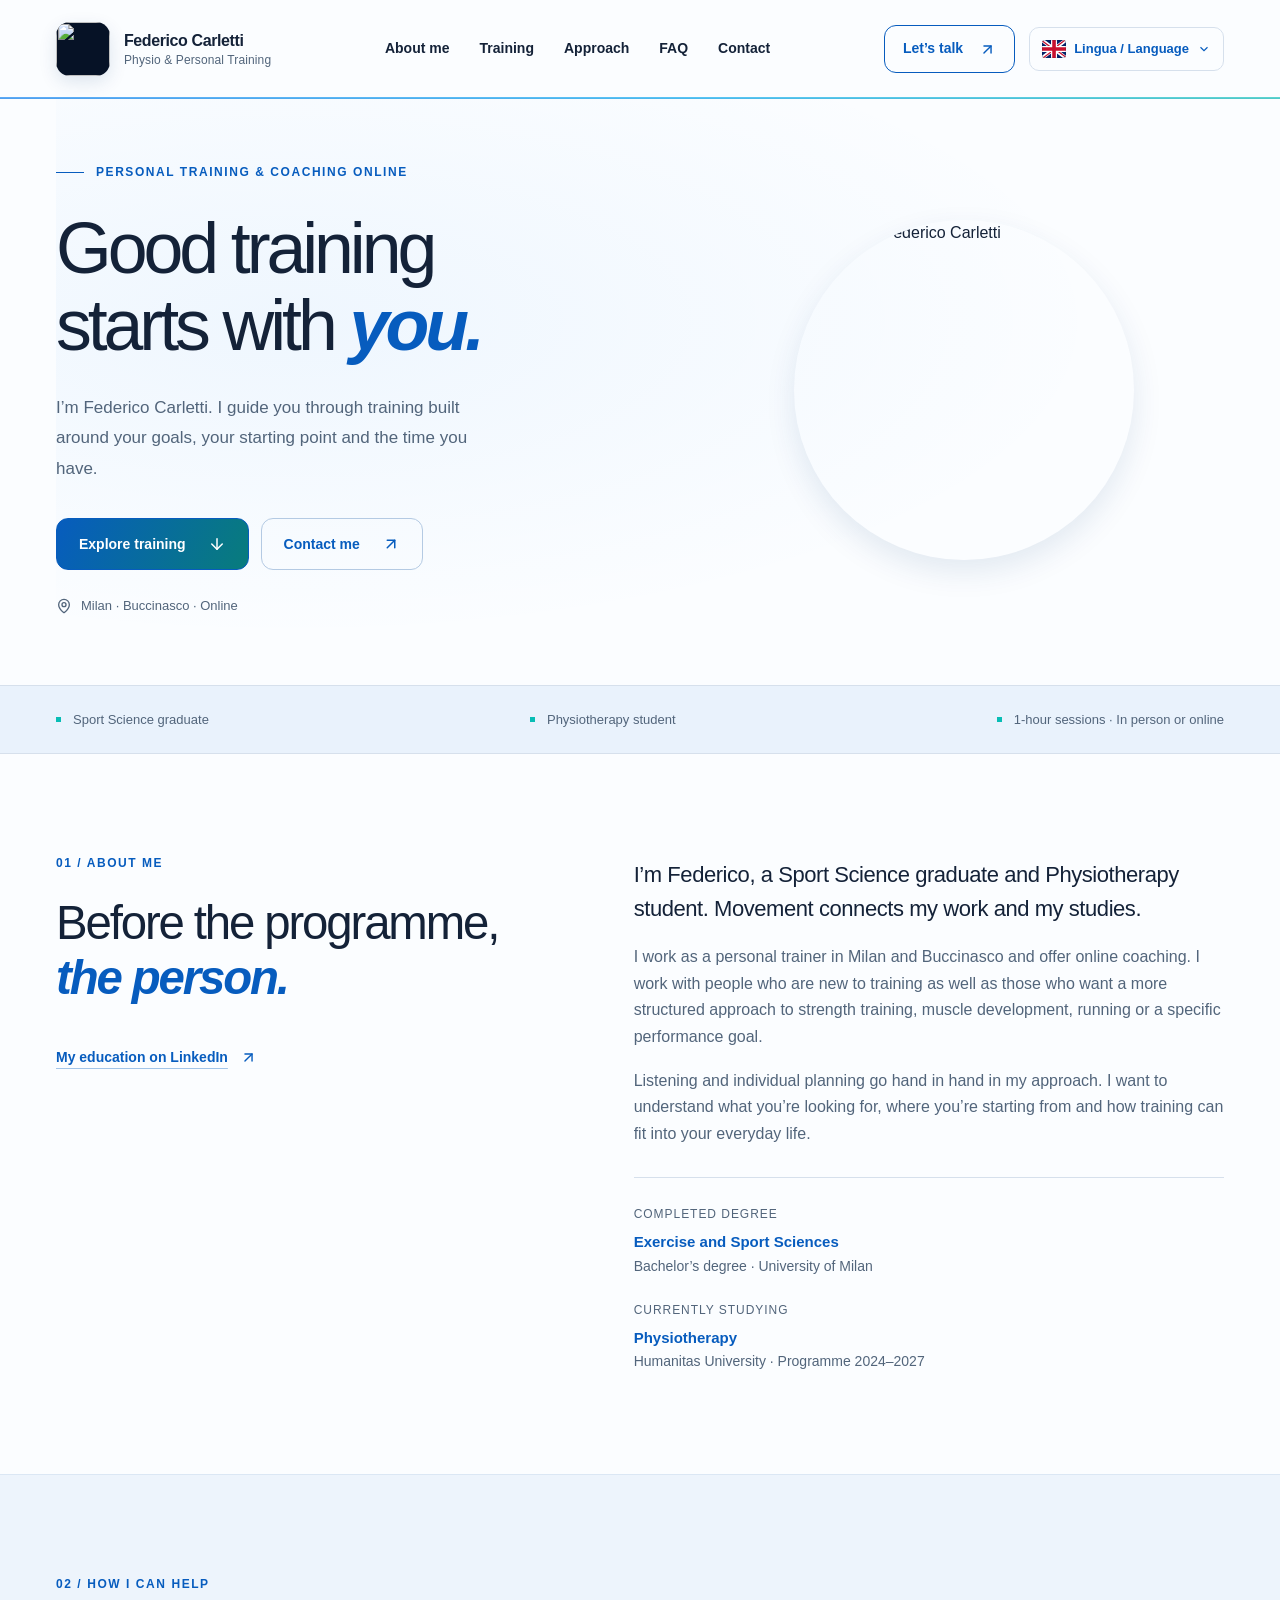
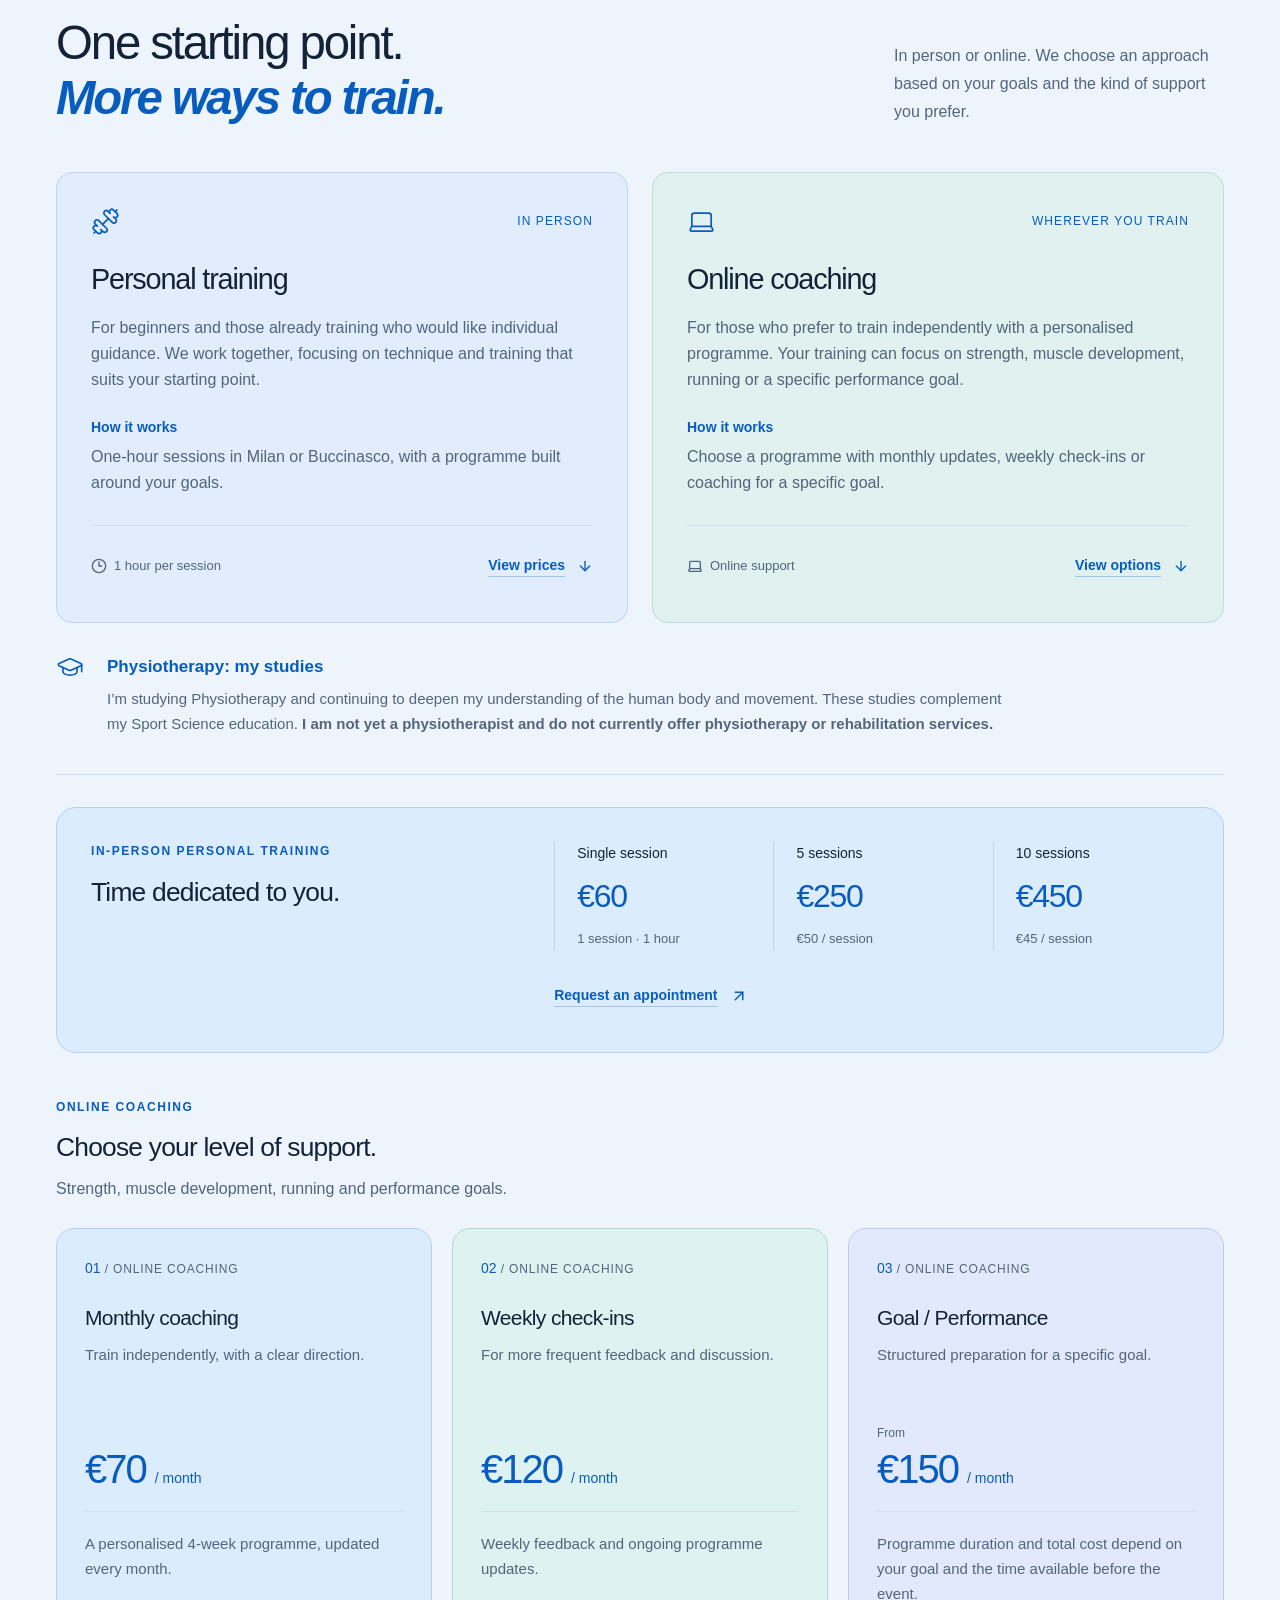
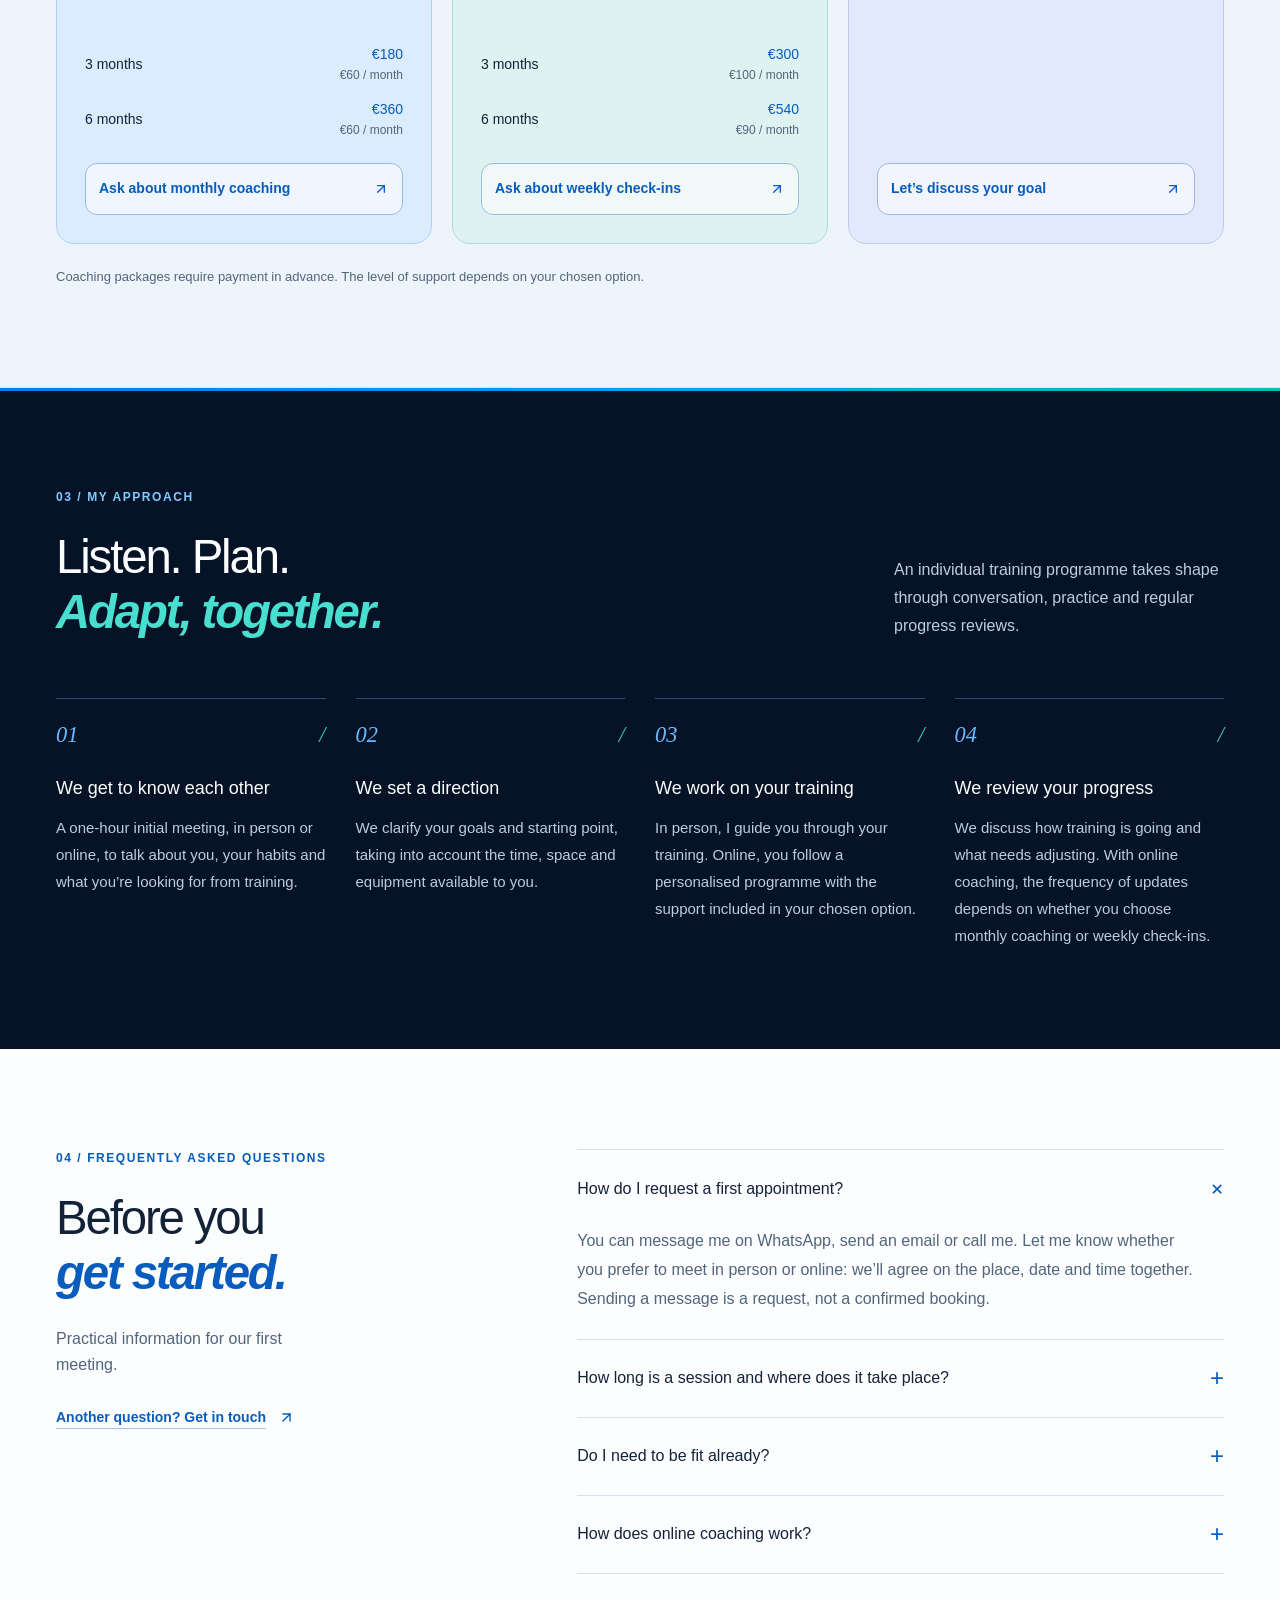
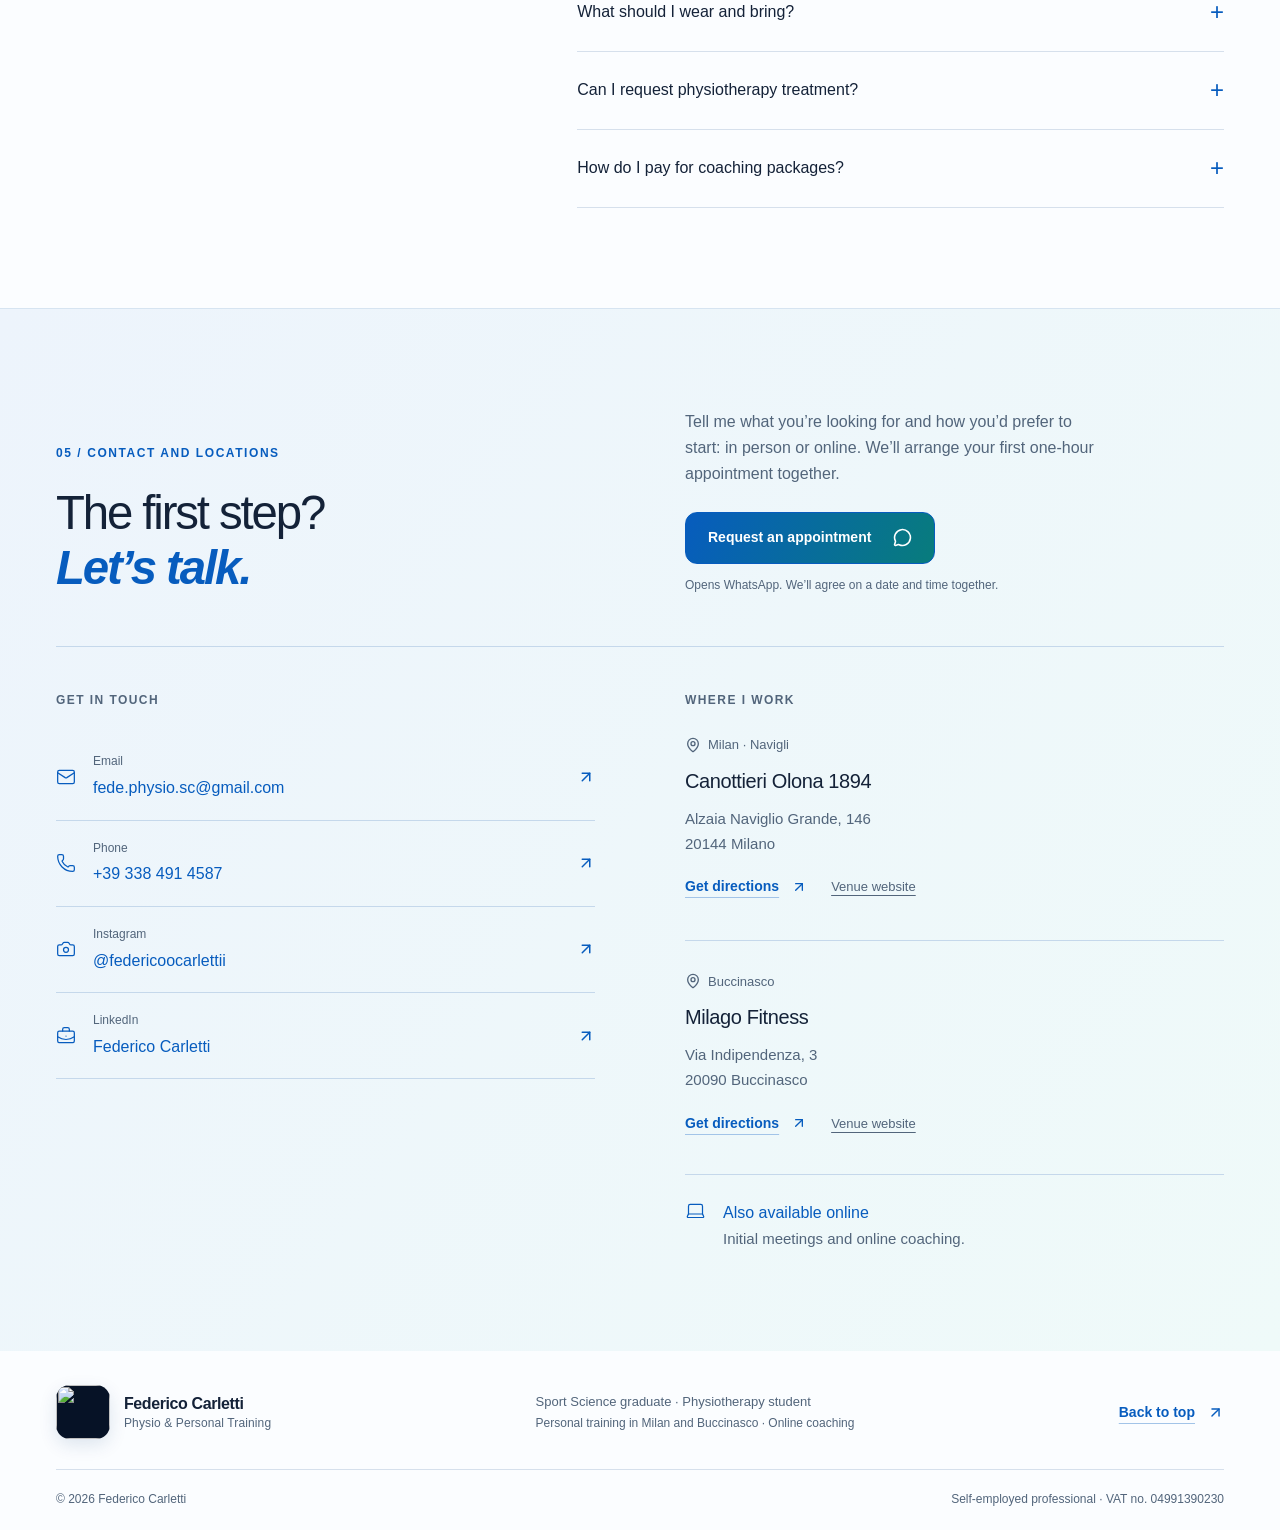
==== commit b33409b8: "Rivedi i testi italiani e inglesi del sito" ====
--- a/en.html
+++ b/en.html
@@ -77,7 +77,7 @@
 <div class="about-copy">
 <p class="large-copy">I’m Federico, a Sport Science graduate and Physiotherapy student. Movement connects my work and my studies.</p>
 
-<p>I work as a personal trainer in Milan and Buccinasco and offer online coaching. I work with people who are new to training as well as those looking for more structure in their strength training, muscle development, running or performance goals.</p>
+<p>I work as a personal trainer in Milan and Buccinasco and offer online coaching. I work with people who are new to training as well as those who want a more structured approach to strength training, muscle development, running or a specific performance goal.</p>
 
 <p>Listening and individual planning go hand in hand in my approach. I want to understand what you’re looking for, where you’re starting from and how training can fit into your everyday life.</p>
 
@@ -135,7 +135,7 @@
 <div>
 <h3 id="physio-title">Physiotherapy: my studies</h3>
 
-<p>I’m studying Physiotherapy and continuing to learn about movement and the person behind it. These studies complement my Sport Science education. <strong>I am not yet a physiotherapist and do not currently offer physiotherapy or rehabilitation services.</strong></p>
+<p>I’m studying Physiotherapy and continuing to deepen my understanding of the human body and movement. These studies complement my Sport Science education. <strong>I am not yet a physiotherapist and do not currently offer physiotherapy or rehabilitation services.</strong></p>
 </div>
 </aside>
 
@@ -267,7 +267,7 @@
 <li><span class="step-number">04<span aria-hidden="true">/</span></span>
 <h3>We review your progress</h3>
 
-<p>We discuss how training is going and what needs adjusting. With online coaching, updates follow your monthly or weekly check-in plan.</p>
+<p>We discuss how training is going and what needs adjusting. With online coaching, the frequency of updates depends on whether you choose monthly coaching or weekly check-ins.</p>
 </li>
 </ol>
 </div>
@@ -311,7 +311,7 @@
 <summary class="faq-question">How does online coaching work?<span class="faq-toggle" aria-hidden="true">+</span></summary>
 
 <div class="faq-answer">
-<p>Monthly coaching includes a personalised 4-week programme, updated every month. The weekly check-in option includes feedback each week and ongoing updates. For a specific or performance goal, duration and cost depend on the goal and the time available before the event.</p>
+<p>Monthly coaching includes a personalised 4-week programme, updated every month. The weekly check-in option includes feedback each week and ongoing updates. For coaching focused on a specific goal, the programme’s duration and cost depend on your goal and the time available before the event.</p>
 </div>
 </details>
 
